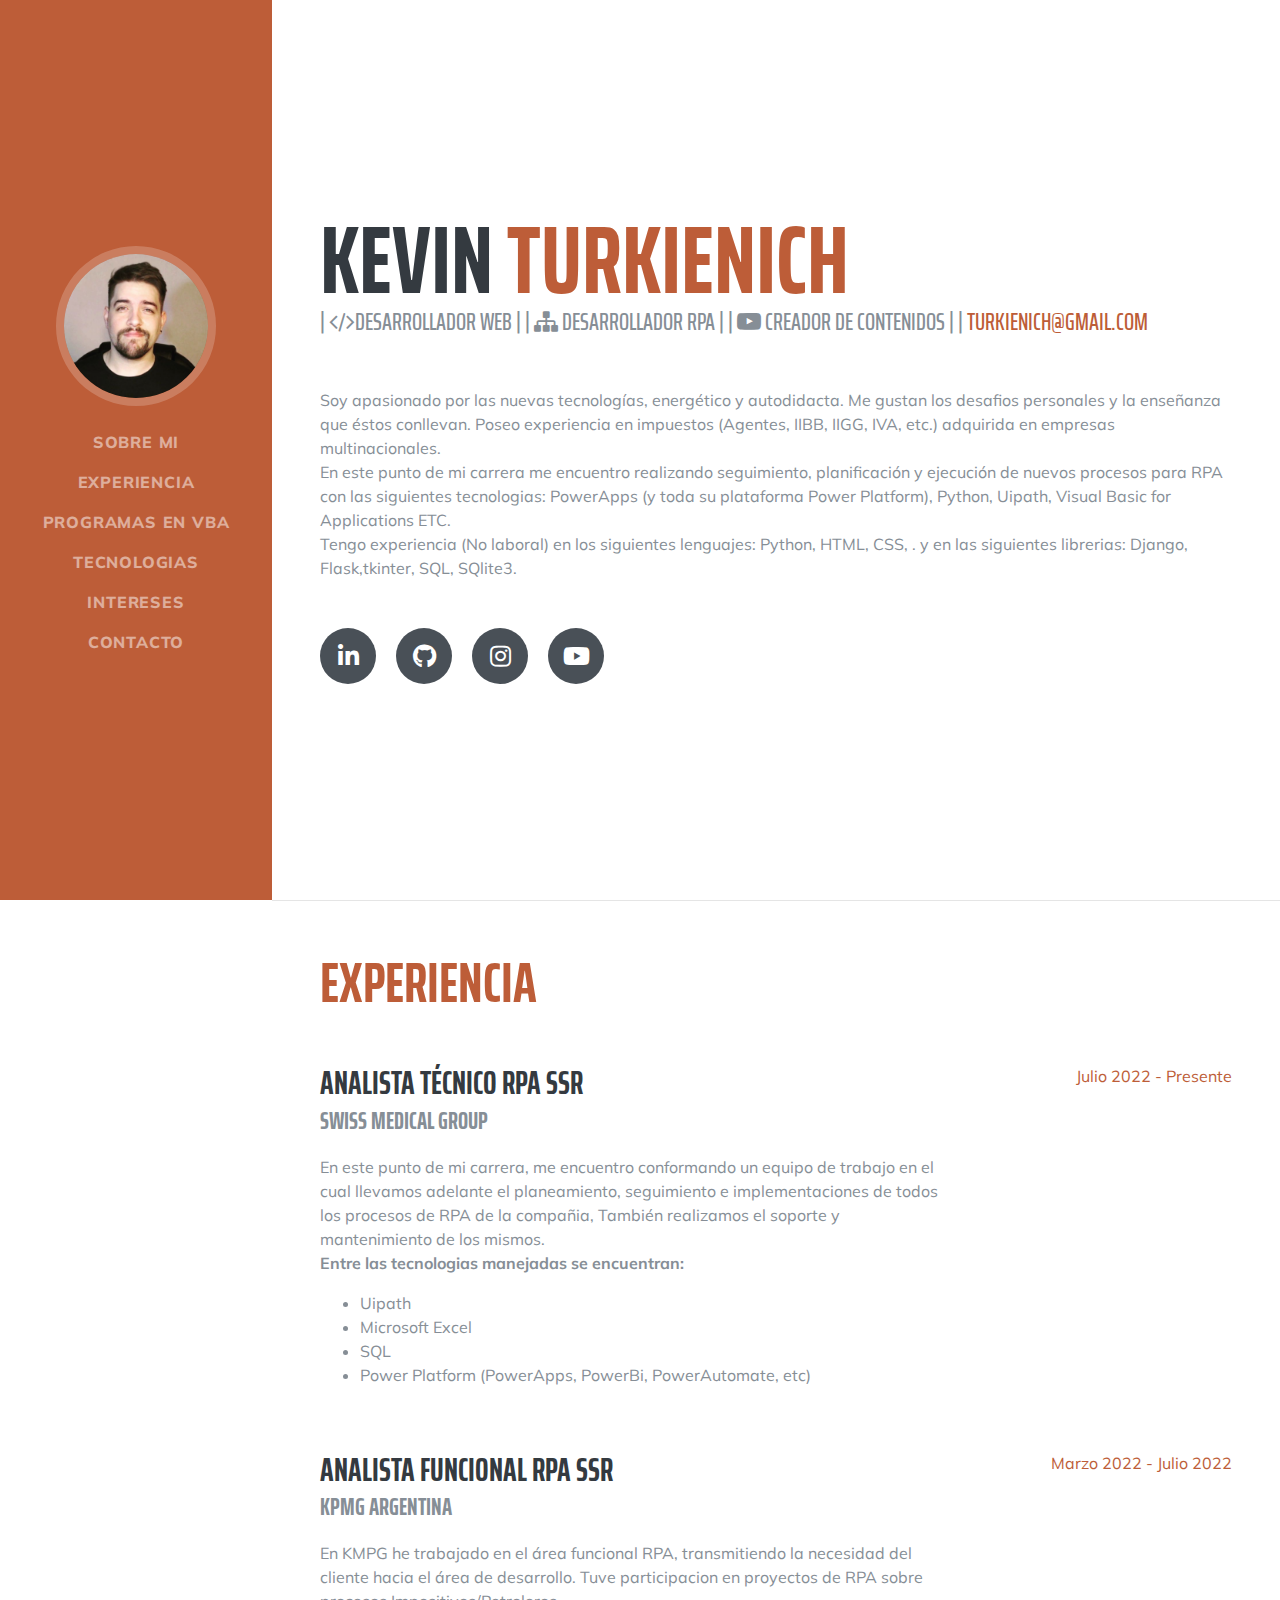
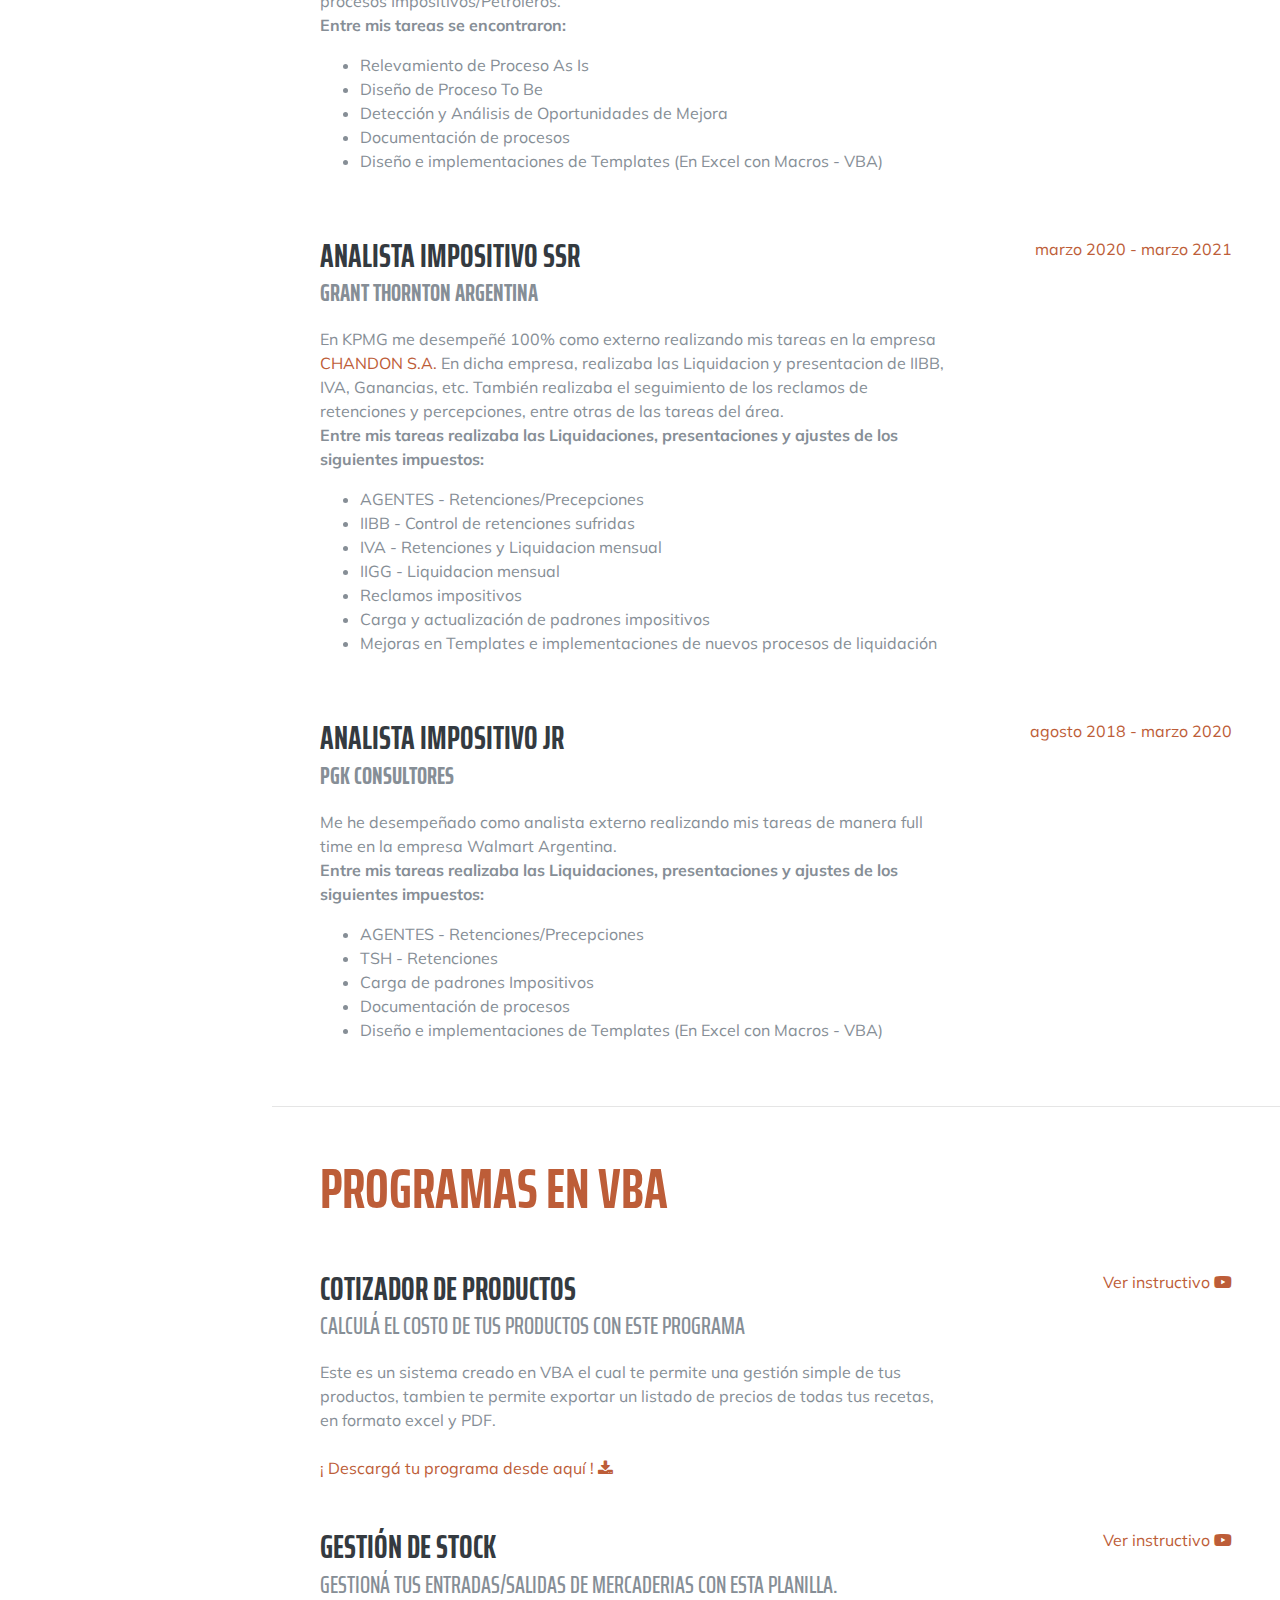
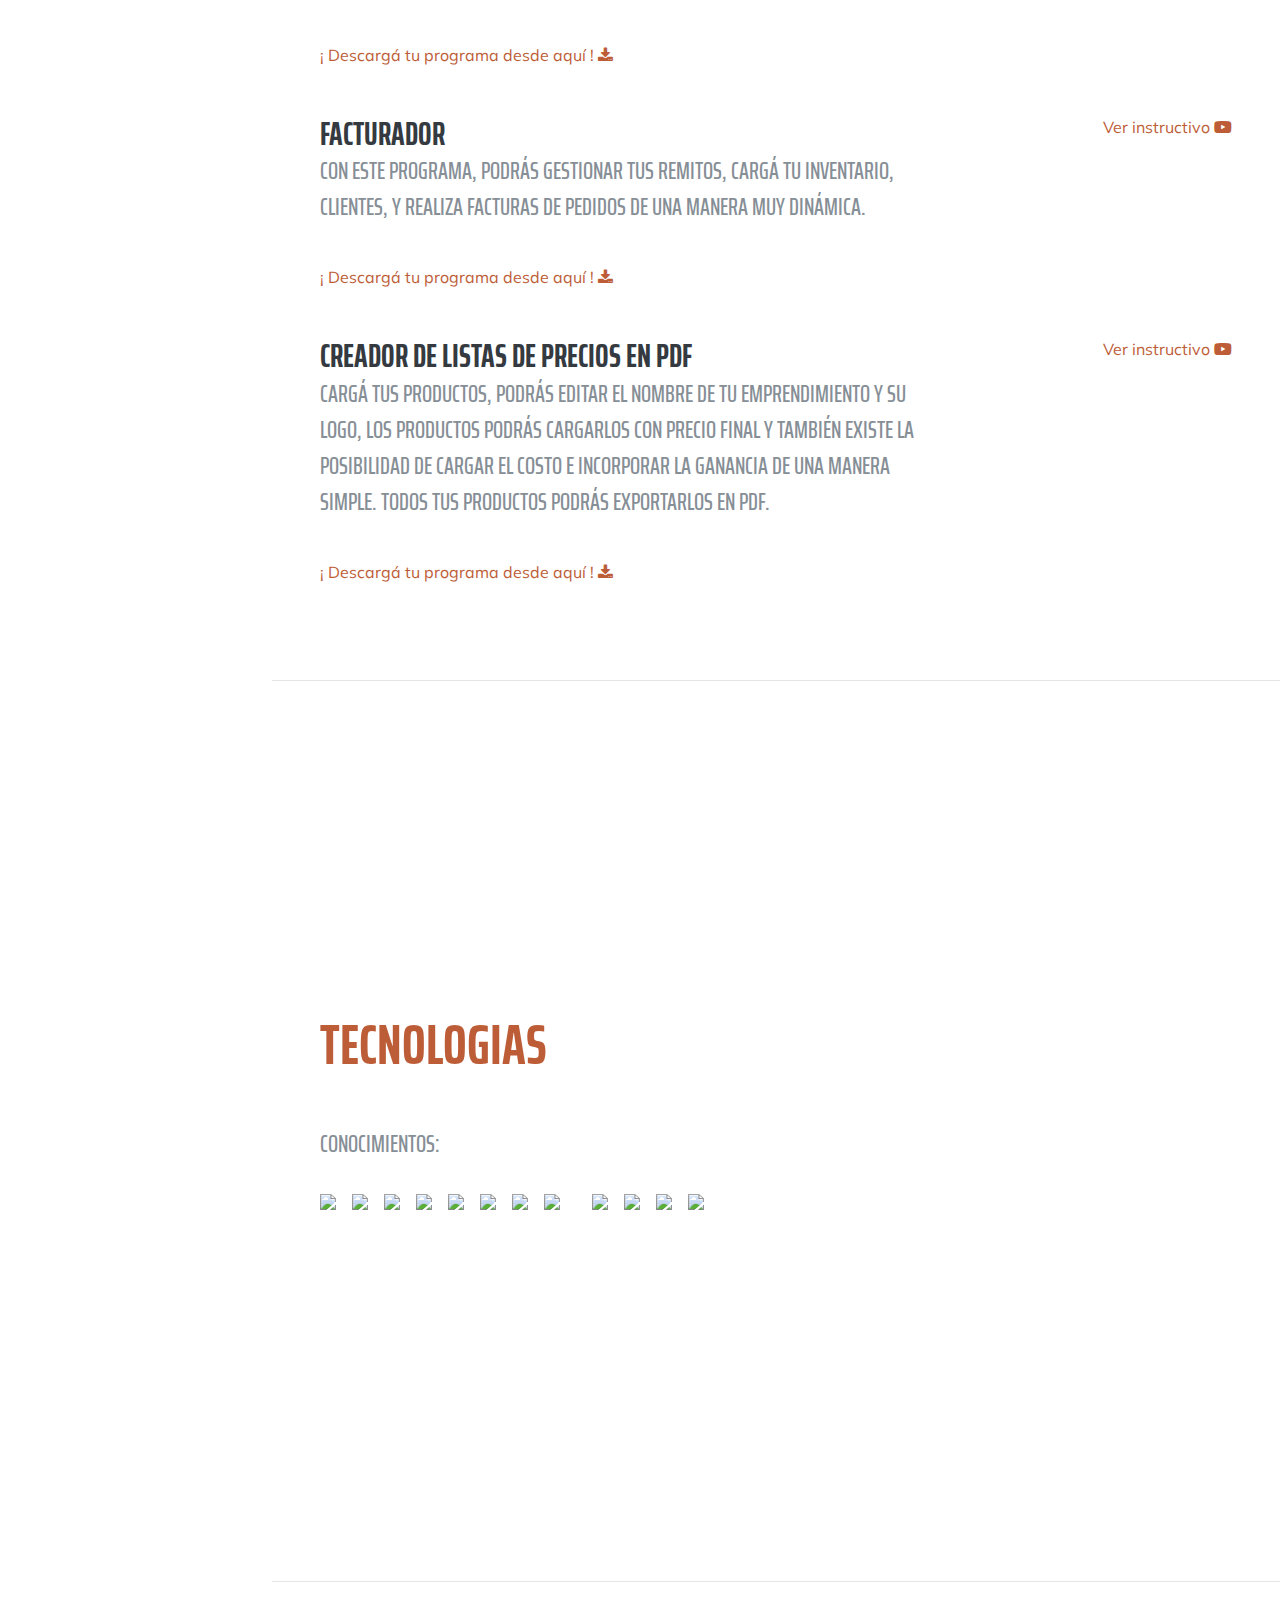
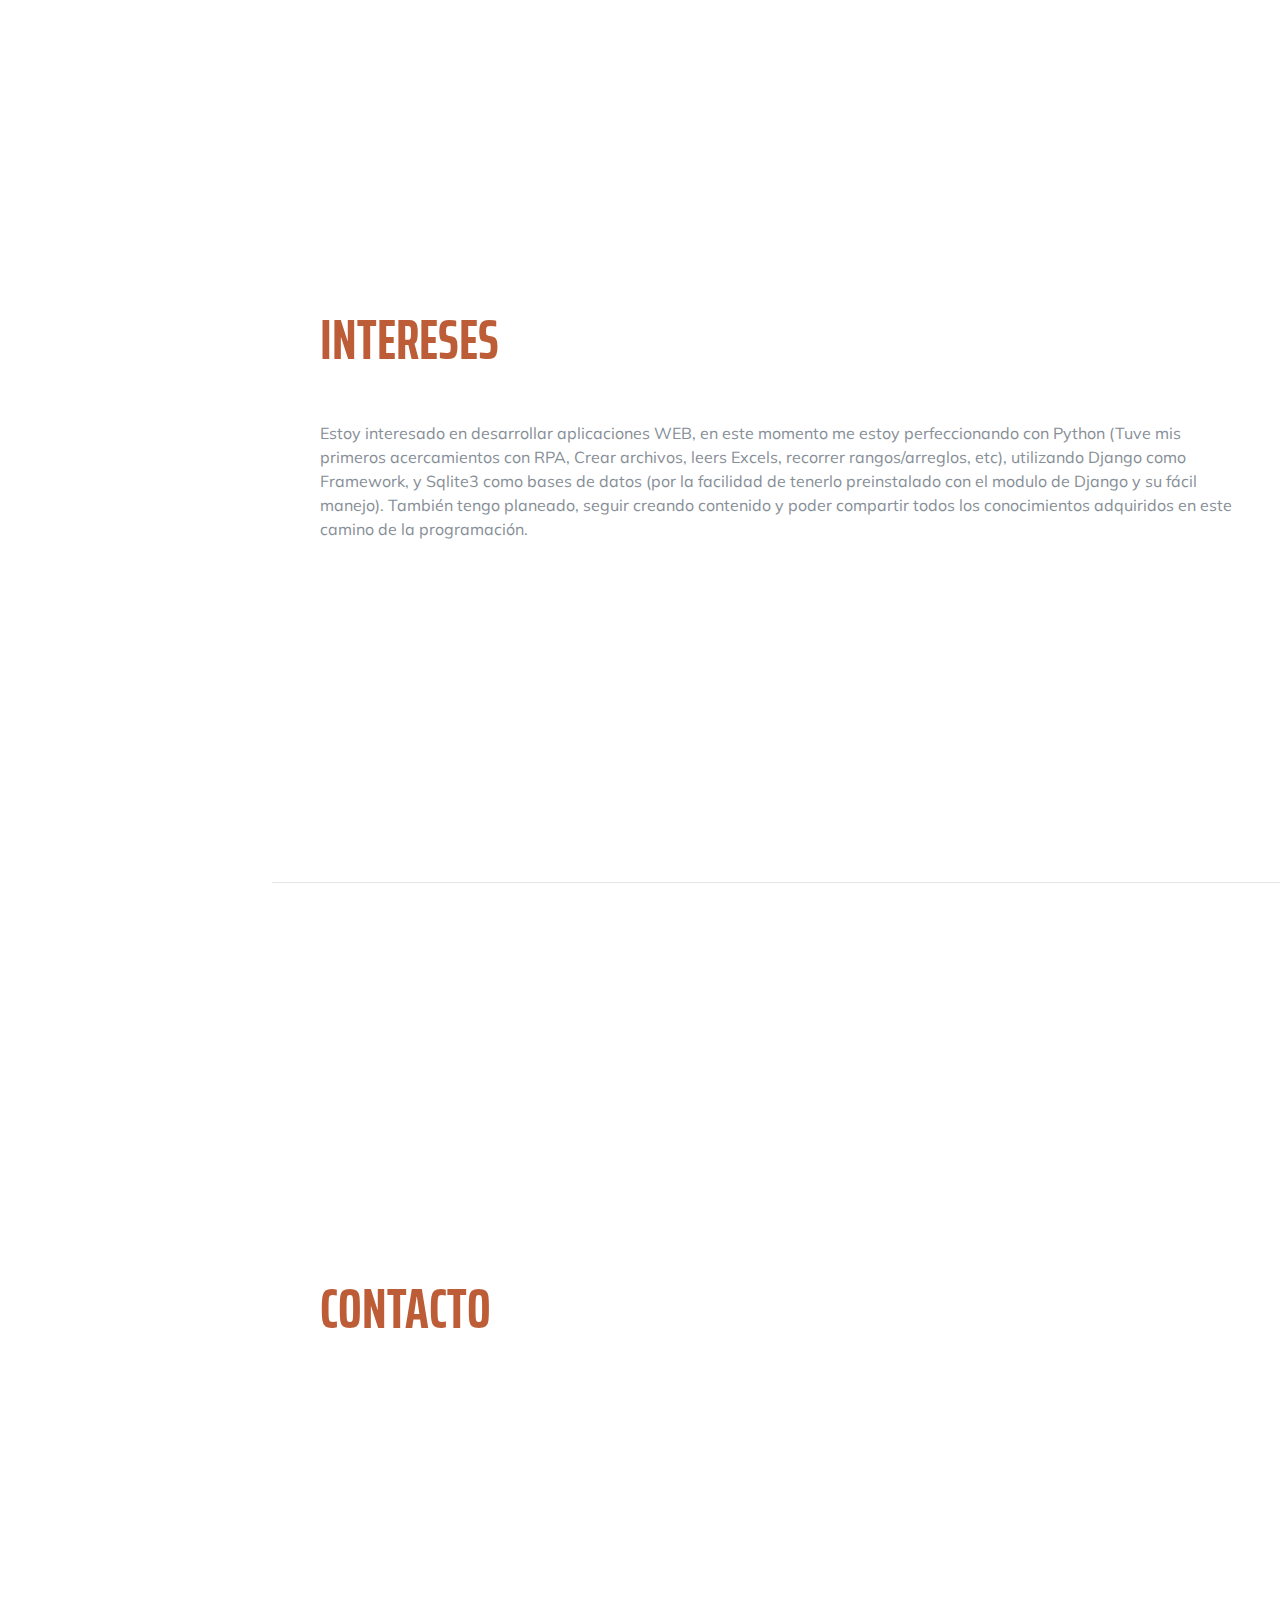
==== index.html @ 62c3f3e8 "Primera Carga" ====
<!DOCTYPE html>
<html lang="en">

<head>

  <meta charset="utf-8">
  <meta name="viewport" content="width=device-width, initial-scale=1, shrink-to-fit=no">
  <meta name="description" content="">
  <meta name="author" content="">

  <title>Resume - Start Bootstrap Theme</title>

  <!-- Bootstrap core CSS -->
  <link href="vendor/bootstrap/css/bootstrap.min.css" rel="stylesheet">

  <!-- Custom fonts for this template -->
  <link href="https://fonts.googleapis.com/css?family=Saira+Extra+Condensed:500,700" rel="stylesheet">
  <link href="https://fonts.googleapis.com/css?family=Muli:400,400i,800,800i" rel="stylesheet">
  <link href="vendor/fontawesome-free/css/all.min.css" rel="stylesheet">

  <!-- Custom styles for this template -->
  <link href="css/resume.min.css" rel="stylesheet">
  <link rel="stylesheet" href="css/custom.css">

  <!-- Logo Yt -->
  <link rel="stylesheet" href="https://cdnjs.cloudflare.com/ajax/libs/font-awesome/4.7.0/css/font-awesome.min.css">

  <!-- Bootstrap core JavaScript -->
  <script src="vendor/jquery/jquery.min.js"></script>
  <script src="vendor/bootstrap/js/bootstrap.bundle.min.js"></script>

  <!-- Plugin JavaScript -->
  <script src="vendor/jquery-easing/jquery.easing.min.js"></script>

  <!-- Custom scripts for this template -->
  <script src="js/resume.min.js"></script>

</head>

<body id="page-top">

  <nav class="navbar navbar-expand-lg navbar-dark bg-primary fixed-top" id="sideNav">
    <a class="navbar-brand js-scroll-trigger" href="#page-top">
      <span class="d-block d-lg-none">Kevin A. Turkienich</span>
      <span class="d-none d-lg-block">
        <img class="img-fluid img-profile rounded-circle mx-auto mb-2" src="img/perfil.png" alt="">
      </span>
    </a>
    <button class="navbar-toggler" type="button" data-toggle="collapse" data-target="#navbarSupportedContent"
      aria-controls="navbarSupportedContent" aria-expanded="false" aria-label="Toggle navigation">
      <span class="navbar-toggler-icon"></span>
    </button>
    <div class="collapse navbar-collapse" id="navbarSupportedContent">
      <ul class="navbar-nav">
        <li class="nav-item">
          <a class="nav-link js-scroll-trigger" href="#about">Sobre mi</a>
        </li>
        <li class="nav-item">
          <a class="nav-link js-scroll-trigger" href="#experience">Experiencia</a>
        </li>
        <li class="nav-item">
          <a class="nav-link js-scroll-trigger" href="#programs">PROGRAMAS EN VBA</a>
        </li>
        <li class="nav-item">
          <a class="nav-link js-scroll-trigger" href="#technology">tecnologias</a>
        </li>
        <li class="nav-item">
          <a class="nav-link js-scroll-trigger" href="#interests">intereses</a>
        </li>
        <li class="nav-item">
          <a class="nav-link js-scroll-trigger" href="#contact">contacto</a>
        </li>
      </ul>
    </div>

  </nav>

  <div class="container-fluid p-0">

    <section class="resume-section p-3 p-lg-5 d-flex align-items-center" id="about">
      <div class="w-100">
        <h1 class="mb-0">KEVIN
          <span class="text-primary">Turkienich</span>
        </h1>
        <div class="subheading mb-5">
          | <i class="fa fa-code"></i></i>Desarrollador Web |
          | <i class="fa fa-sitemap"></i> Desarrollador RPA |
          | <i class="fa fa-youtube-play"></i> Creador de contenidos |
          | <a href="mailto:turkienich@gmail.com">turkienich@gmail.com</a>
        </div>

        <div class="w-100">
          <p>
            Soy apasionado por las nuevas tecnologías, energético y autodidacta. Me gustan los desafios personales y la
            enseñanza que éstos conllevan.
            Poseo experiencia en impuestos (Agentes, IIBB, IIGG, IVA, etc.) adquirida en empresas multinacionales. <br>
            En este punto de mi carrera me encuentro realizando seguimiento, planificación y ejecución de nuevos
            procesos para RPA con las siguientes tecnologias:
            PowerApps (y toda su plataforma Power Platform), Python, Uipath, Visual Basic for Applications ETC. <br>
            Tengo experiencia (No laboral) en los siguientes lenguajes:
            Python, HTML, CSS, .
            y en las siguientes librerias:
            Django, Flask,tkinter, SQL, SQlite3.
          </p>

        </div>
        <p class="lead mb-5">
        <div class="social-icons">
          <a href="https://www.linkedin.com/in/kevinturkienich/" target="_blank">
            <i class="fab fa-linkedin-in"></i>
          </a>
          <a href="https://github.com/turkienich" target="_blank">
            <i class="fab fa-github"></i>
          </a>
          <a href="https://www.instagram.com/excel.entes/" target="_blank">
            <i class="fab fa-instagram"></i>
          </a>
          <a href="https://www.youtube.com/@excel-ente" target="_blank">
            <i class="fab fa-youtube"></i>
          </a>
        </div>
      </div>
    </section>

    <hr class="m-0">

    <section class="resume-section p-3 p-lg-5 d-flex justify-content-center" id="experience">
      <div class="w-100">
        <h2 class="mb-5 titulos-programas">Experiencia</h2>

        <div class="resume-item d-flex flex-column flex-md-row justify-content-between mb-5">
          <div class="resume-content">
            <h3 class="mb-0">Analista técnico RPA SSr</h3>
            <div class="subheading mb-3"><b>Swiss Medical Group</b></div>
            <p>
              En este punto de mi carrera, me encuentro conformando un equipo de trabajo en el cual llevamos adelante el
              planeamiento, seguimiento e implementaciones de todos los procesos de RPA de la compañia, También
              realizamos el soporte y mantenimiento de los mismos.
              <br> <b>Entre las tecnologias manejadas se encuentran:</b> <br>
            <ul>
              <li>Uipath</li>
              <li>Microsoft Excel</li>
              <li>SQL</li>
              <li>Power Platform (PowerApps, PowerBi, PowerAutomate, etc)</li>
            </ul>
            </p>
          </div>
          <div class="resume-date text-md-right">
            <span class="text-primary">Julio 2022 - Presente</span>
          </div>
        </div>

        <div class="resume-item d-flex flex-column flex-md-row justify-content-between mb-5">
          <div class="resume-content">
            <h3 class="mb-0">Analista funcional RPA Ssr</h3>
            <div class="subheading mb-3"><b>KPMG Argentina</b> </div>
            <p>
              En KMPG he trabajado en el área funcional RPA, transmitiendo la necesidad del cliente hacia el área de
              desarrollo.
              Tuve participacion en proyectos de RPA sobre procesos Impositivos/Petroleros.
              <br><b>Entre mis tareas se encontraron:</b> <br>
            <ul>
              <li>Relevamiento de Proceso As Is</li>
              <li>Diseño de Proceso To Be</li>
              <li>Detección y Análisis de Oportunidades de Mejora</li>
              <li>Documentación de procesos</li>
              <li>Diseño e implementaciones de Templates (En Excel con Macros - VBA)</li>
            </ul>
            </p>
          </div>
          <div class="resume-date text-md-right">
            <span class="text-primary">Marzo 2022 - Julio 2022</span>
          </div>
        </div>

        <div class="resume-item d-flex flex-column flex-md-row justify-content-between mb-5">
          <div class="resume-content">
            <h3 class="mb-0">Analista impositivo SSr</h3>
            <div class="subheading mb-3"><b> Grant Thornton Argentina</b> </div>
            <p>
              En KPMG me desempeñé 100% como externo realizando mis tareas en la empresa <a
                href="https://www.chandon.com.ar/" target="_blank">CHANDON S.A.</a>
              En dicha empresa, realizaba las Liquidacion y presentacion de IIBB, IVA, Ganancias, etc.
              También realizaba el seguimiento de los reclamos de retenciones y percepciones, entre otras de las tareas
              del área.
              <br> <b> Entre mis tareas realizaba las Liquidaciones, presentaciones y ajustes de los siguientes
                impuestos: </b><br>
            <ul>
              <li>AGENTES - Retenciones/Precepciones </li>
              <li>IIBB - Control de retenciones sufridas</li>
              <li>IVA - Retenciones y Liquidacion mensual</li>
              <li>IIGG - Liquidacion mensual</li>
              <li>Reclamos impositivos</li>
              <li>Carga y actualización de padrones impositivos</li>
              <li>Mejoras en Templates e implementaciones de nuevos procesos de liquidación</li>
            </ul>
            </p>
          </div>
          <div class="resume-date text-md-right">
            <span class="text-primary">marzo 2020 - marzo 2021</span>
          </div>
        </div>

        <div class="resume-item d-flex flex-column flex-md-row justify-content-between">
          <div class="resume-content">
            <h3 class="mb-0">Analista impositivo Jr</h3>
            <div class="subheading mb-3"><b> PGK Consultores</b></div>
            <p>
              Me he desempeñado como analista externo realizando mis tareas de manera full time en la empresa <a
                href="https://www.walmart.com/" target="_blank"></a> Walmart
              Argentina.
              <br> <b> Entre mis tareas realizaba las Liquidaciones, presentaciones y ajustes de los siguientes
                impuestos: </b><br>
            <ul>
              <li>AGENTES - Retenciones/Precepciones </li>
              <li>TSH - Retenciones</li>
              <li>Carga de padrones Impositivos</li>
              <li>Documentación de procesos</li>
              <li>Diseño e implementaciones de Templates (En Excel con Macros - VBA)</li>
            </ul>
            </p>
          </div>
          <div class="resume-date text-md-right">
            <span class="text-primary">agosto 2018 - marzo 2020</span>
          </div>
        </div>

      </div>

    </section>

    <hr class="m-0">

    <section class="resume-section p-3 p-lg-5 d-flex align-items-center" id="programs">

      <div class="w-100">

        <h2 class="mb-5 titulos-programas">Programas en VBA</h2>

        <!--   # PROGRAMA COTIZADOR DE PRODUCTOS   -->
        <div class="resume-item d-flex flex-column flex-md-row justify-content-between mb-5">
          <div class="resume-content">
            <h3 class="mb-0">Cotizador de productos</h3>
            <div class="subheading mb-3">Calculá el costo de tus productos con este programa</div>
            <div>Este es un sistema creado en VBA el cual te permite una gestión simple de tus productos, tambien te
              permite exportar un listado de precios de todas tus recetas, en formato excel y PDF.</div>
            <br>
            <a href="https://drive.google.com/file/d/1aCD6Vimk0Xt_RSmvm6kKAawro_hWhwlQ/view?usp=sharing"
              target="_blank">¡ Descargá tu programa desde aquí ! <i class="fa fa-download"></i></a>
          </div>
          <div class=" resume-date text-md-right">
            <a href="https://youtu.be/edygDMAk3mo" target="_blank">Ver instructivo <i class="fab fa-youtube"></i></a>
            <!--    <span class="text-primary">August 2006 - May 2010</span>    -->
          </div>

        </div>
        <!--   # PROGRAMA Gestión de stock   -->
        <div class="resume-item d-flex flex-column flex-md-row justify-content-between mb-5">
          <div class="resume-content">
            <h3 class="mb-0">Gestión de stock</h3>
            <div class="subheading mb-3">Gestioná tus entradas/salidas de mercaderias con esta planilla.</div>
            <br>
            <a href="https://drive.google.com/file/d/1OI_g4jUwJY23LHnppj9T24RQu5U-Z6Qa/view?usp=sharing"
              target="_blank">¡ Descargá tu programa desde aquí ! <i class="fa fa-download"></i></a>
          </div>
          <div class=" resume-date text-md-right">
            <a href="https://youtu.be/otvH5g17Smg" target="_blank">Ver instructivo <i class="fab fa-youtube"></i></a>
            <!--    <span class="text-primary">August 2006 - May 2010</span>    -->
          </div>

        </div>
        <!--   # PROGRAMA COTIZADOR   -->
        <div class="resume-item d-flex flex-column flex-md-row justify-content-between mb-5">
          <div class="resume-content">
            <h3 class="mb-0">Facturador</h3>
            <div class="subheading mb-3">Con este programa, podrás gestionar tus remitos, cargá tu inventario, clientes,
              y realiza facturas de pedidos de una manera muy dinámica.
            </div>
            <br>
            <a href="https://drive.google.com/file/d/1aCD6Vimk0Xt_RSmvm6kKAawro_hWhwlQ/view?usp=sharing"
              target="_blank">¡ Descargá tu programa desde aquí ! <i class="fa fa-download"></i></a>
          </div>
          <div class=" resume-date text-md-right">
            <a href="https://youtu.be/edygDMAk3mo" target="_blank">Ver instructivo <i class="fab fa-youtube"></i></a>
            <!--    <span class="text-primary">August 2006 - May 2010</span>    -->
          </div>
        </div>
        <!--   # PROGRAMA lista de precios en PDF   -->
        <div class="resume-item d-flex flex-column flex-md-row justify-content-between mb-5">
          <div class="resume-content">
            <h3 class="mb-0">Creador de listas de precios en PDF</h3>
            <div class="subheading mb-3">Cargá tus productos, podrás editar el nombre de tu emprendimiento y su logo,
              los productos podrás cargarlos con precio final y también existe la posibilidad de cargar el costo e
              incorporar la ganancia de una manera simple.
              Todos tus productos podrás exportarlos en PDF.
            </div>
            <br>
            <a href="https://drive.google.com/file/d/1v6AWdVS6h2VFY39slwyIVLU6Y3QlQ_j7/view?usp=sharing"
              target="_blank">¡ Descargá tu programa desde aquí ! <i class="fa fa-download"></i></a>
          </div>
          <div class=" resume-date text-md-right">

            <a href="https://youtu.be/e_v2G1f4N7s" target="_blank">Ver instructivo <i class="fab fa-youtube"></i></a>
            <!-- <span class="text-primary">August 2006 - May 2010</span>    -->

          </div>

        </div>

      </div>
    </section>

    <hr class="m-0">

    <section class="resume-section p-3 p-lg-5 d-flex align-items-center" id="technology">
      <div class="w-100">
        <h2 class="mb-5 titulos-programas">Tecnologias</h2>

        <div class="subheading mb-3 ">Conocimientos:
          <ul class="list-inline dev-icons">
            <li class="list-inline-item ">
              <!--<i class="fab fa-html5"></i>-->
              <img src="https://img.icons8.com/color/48/228BE6/html-5--v1.png" />
            </li>
            <li class="list-inline-item">
              <!--<i class="fab fa-css3-alt"></i>-->
              <img src="https://img.icons8.com/color/48/000000/css3.png" />
            </li>
            <li class="list-inline-item">
              <img src="https://img.icons8.com/color/48/000000/javascript--v1.png" />
            </li>

            <li class="list-inline-item">
              <!--<i class="fab fa-django"></i>-->
              <img src="https://img.icons8.com/color/50/000000/python--v1.png" />
            </li>
            <li class="list-inline-item">
              <img src="https://img.icons8.com/color/48/000000/django.png" />
            </li>
            <li class="list-inline-item">
              <!--<i class="fab fa-github"></i>-->
              <img src="https://img.icons8.com/fluency/48/000000/mysql-logo.png" />
            </li>
            <li class="list-inline-item">
              <!--<i class="fab fa-github"></i>-->
              <img src="https://img.icons8.com/plasticine/55/000000/github.png" />
            </li>
            <li class="list-inline-item">
              <i>
                <img
                  src="https://global.discourse-cdn.com/uipath/original/3X/1/0/10bc70a2391659f17b8db310308dfdcdd4fe71d2.png"
                  height="30px" />
              </i>
            </li>
            <li class="list-inline-item">
              <i>
                <img src="https://upload.wikimedia.org/wikipedia/en/4/42/Visual_Basic_for_Applications_(logo).svg"
                  height="30" alt="">
              </i>
            </li>
            <li class="list-inline-item">
              <i>
                <img src="https://img.icons8.com/fluency/48/000000/microsoft-power-automate-2020.png" />
              </i>
            </li>
            <li class="list-inline-item">
              <i>
                <img src="https://img.icons8.com/fluency/48/000000/microsoft-power-apps-2020.png" />
              </i>
            </li>

            <li class="list-inline-item">
              <i>
                <img src="https://img.icons8.com/color/48/000000/microsoft-excel-2019--v1.png" />
              </i>
            </li>
            <li class="list-inline-item">
              <i>
                <img src="https://img.icons8.com/fluency/55/000000/visual-studio.png" />
              </i>
            </li>

        </div>
    </section>

    <hr class="m-0">

    <section class="resume-section p-3 p-lg-5 d-flex align-items-center" id="interests">
      <div class="w-100">
        <h2 class="mb-5 titulos-programas">Intereses</h2>
        <p>
          Estoy interesado en desarrollar aplicaciones WEB, en este momento me estoy perfeccionando con Python (Tuve mis
          primeros acercamientos con RPA, Crear archivos, leers Excels, recorrer rangos/arreglos, etc), utilizando
          Django como Framework, y Sqlite3 como bases de datos (por la facilidad de tenerlo preinstalado
          con el modulo de Django y su fácil manejo).
          También tengo planeado, seguir creando contenido y poder compartir todos los conocimientos adquiridos en este
          camino de la programación.


        </p>

      </div>
    </section>

    <hr class="m-0">

    <section class="resume-section p-3 p-lg-5 d-flex align-items-center" id="contact">
      <div class="w-100">
        <h2 class="mb-5 titulos-programas"> Contacto</h2>
        <ul class="fa-ul mb-0">

      </div>
    </section>

  </div>



</body>

</html>
---- css/resume.min.css ----
/*!
 * Start Bootstrap - Resume v5.0.7 (https://startbootstrap.com/template-overviews/resume)
 * Copyright 2013-2019 Start Bootstrap
 * Licensed under MIT (https://github.com/BlackrockDigital/startbootstrap-resume/blob/master/LICENSE)
 */
body {
    font-family: Muli, -apple-system, BlinkMacSystemFont, 'Segoe UI', Roboto, 'Helvetica Neue', Arial, sans-serif, 'Apple Color Emoji', 'Segoe UI Emoji', 'Segoe UI Symbol', 'Noto Color Emoji';
    padding-top: 54px;
    color: #868e96
}

@media (min-width:992px) {
    body {
        padding-top: 0;
        padding-left: 17rem
    }
}

h1,
h2,
h3,
h4,
h5,
h6 {
    font-family: 'Saira Extra Condensed', -apple-system, BlinkMacSystemFont, 'Segoe UI', Roboto, 'Helvetica Neue', Arial, sans-serif, 'Apple Color Emoji', 'Segoe UI Emoji', 'Segoe UI Symbol', 'Noto Color Emoji';
    font-weight: 700;
    text-transform: uppercase;
    color: #343a40
}

h1 {
    font-size: 6rem;
    line-height: 5.5rem
}

h2 {
    font-size: 3.5rem
}

h3 {
    font-size: 2rem
}

p.lead {
    font-size: 1.15rem;
    font-weight: 400
}

.subheading {
    text-transform: uppercase;
    font-weight: 500;
    font-family: 'Saira Extra Condensed', -apple-system, BlinkMacSystemFont, 'Segoe UI', Roboto, 'Helvetica Neue', Arial, sans-serif, 'Apple Color Emoji', 'Segoe UI Emoji', 'Segoe UI Symbol', 'Noto Color Emoji';
    font-size: 1.5rem
}

.social-icons a {
    display: inline-block;
    height: 3.5rem;
    width: 3.5rem;
    background-color: #495057;
    color: #fff !important;
    border-radius: 100%;
    text-align: center;
    font-size: 1.5rem;
    line-height: 3.5rem;
    margin-right: 1rem
}

.social-icons a:last-child {
    margin-right: 0
}

.social-icons a:hover {
    background-color: #bd5d38
}

.dev-icons {
    font-size: 3rem
}

.dev-icons .list-inline-item i:hover {
    color: #bd5d38
}

#sideNav .navbar-nav .nav-item .nav-link {
    font-weight: 800;
    letter-spacing: .05rem;
    text-transform: uppercase
}

#sideNav .navbar-toggler:focus {
    outline-color: #d48a6e
}

@media (min-width:992px) {
    #sideNav {
        text-align: center;
        position: fixed;
        top: 0;
        left: 0;
        display: -webkit-box;
        display: -ms-flexbox;
        display: flex;
        -webkit-box-orient: vertical;
        -webkit-box-direction: normal;
        -ms-flex-direction: column;
        flex-direction: column;
        width: 17rem;
        height: 100vh
    }

    #sideNav .navbar-brand {
        display: -webkit-box;
        display: -ms-flexbox;
        display: flex;
        margin: auto auto 0;
        padding: .5rem
    }

    #sideNav .navbar-brand .img-profile {
        max-width: 10rem;
        max-height: 10rem;
        border: .5rem solid rgba(255, 255, 255, .2)
    }

    #sideNav .navbar-collapse {
        display: -webkit-box;
        display: -ms-flexbox;
        display: flex;
        -webkit-box-align: start;
        -ms-flex-align: start;
        align-items: flex-start;
        -webkit-box-flex: 0;
        -ms-flex-positive: 0;
        flex-grow: 0;
        width: 100%;
        margin-bottom: auto
    }

    #sideNav .navbar-collapse .navbar-nav {
        -webkit-box-orient: vertical;
        -webkit-box-direction: normal;
        -ms-flex-direction: column;
        flex-direction: column;
        width: 100%
    }

    #sideNav .navbar-collapse .navbar-nav .nav-item {
        display: block
    }

    #sideNav .navbar-collapse .navbar-nav .nav-item .nav-link {
        display: block
    }
}

section.resume-section {
    padding-top: 5rem !important;
    padding-bottom: 5rem !important;
    max-width: 75rem
}

section.resume-section .resume-item .resume-date {
    min-width: none
}

@media (min-width:768px) {
    section.resume-section {
        min-height: 100vh
    }

    section.resume-section .resume-item .resume-date {
        min-width: 18rem
    }
}

@media (min-width:992px) {
    section.resume-section {
        padding-top: 3rem !important;
        padding-bottom: 3rem !important
    }
}

.bg-primary {
    background-color: #bd5d38 !important
}

.text-primary {
    color: #bd5d38 !important
}

a {
    color: #bd5d38
}

a:active,
a:focus,
a:hover {
    color: #824027
}
---- css/custom.css ----
.titulos-programas {
    color: #BD5D38;
}

.lenguajes {
    height: 30px;
}

.logos {
    height: 150px;
    width: 150px;
}
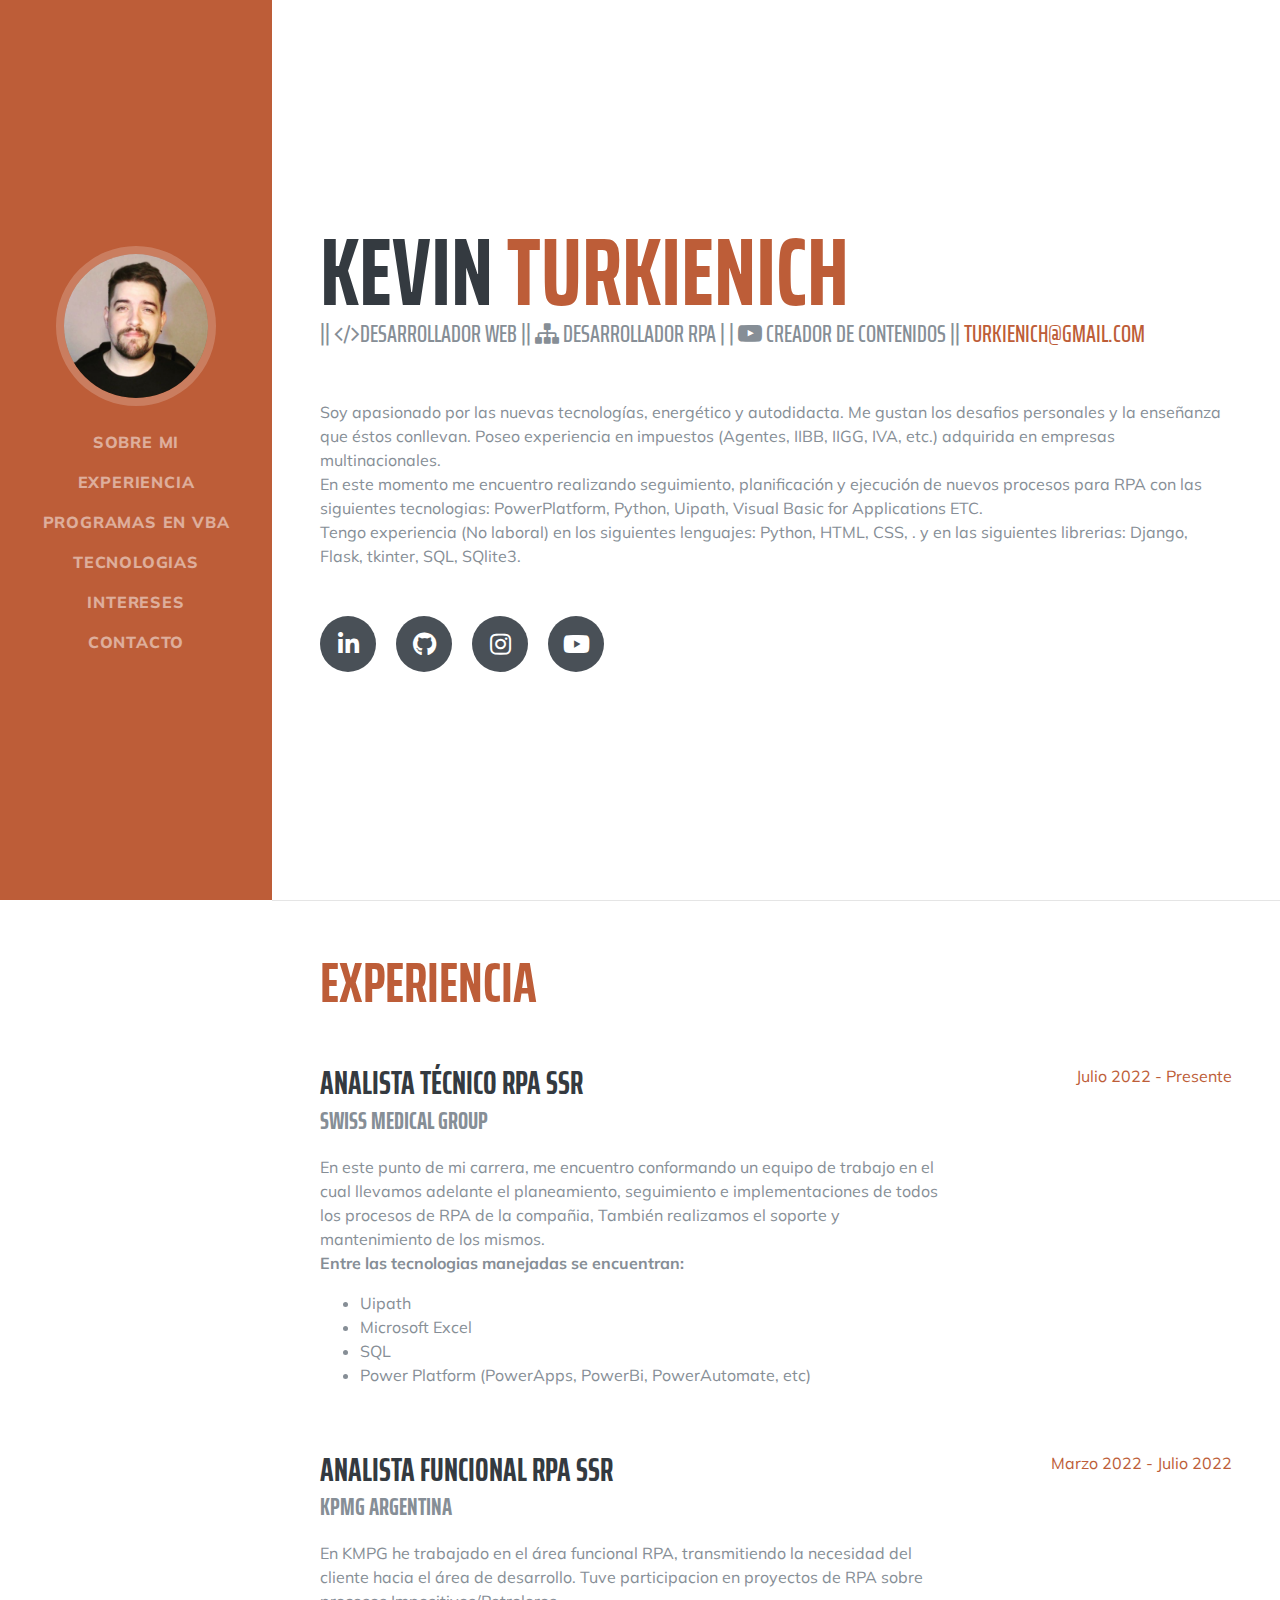
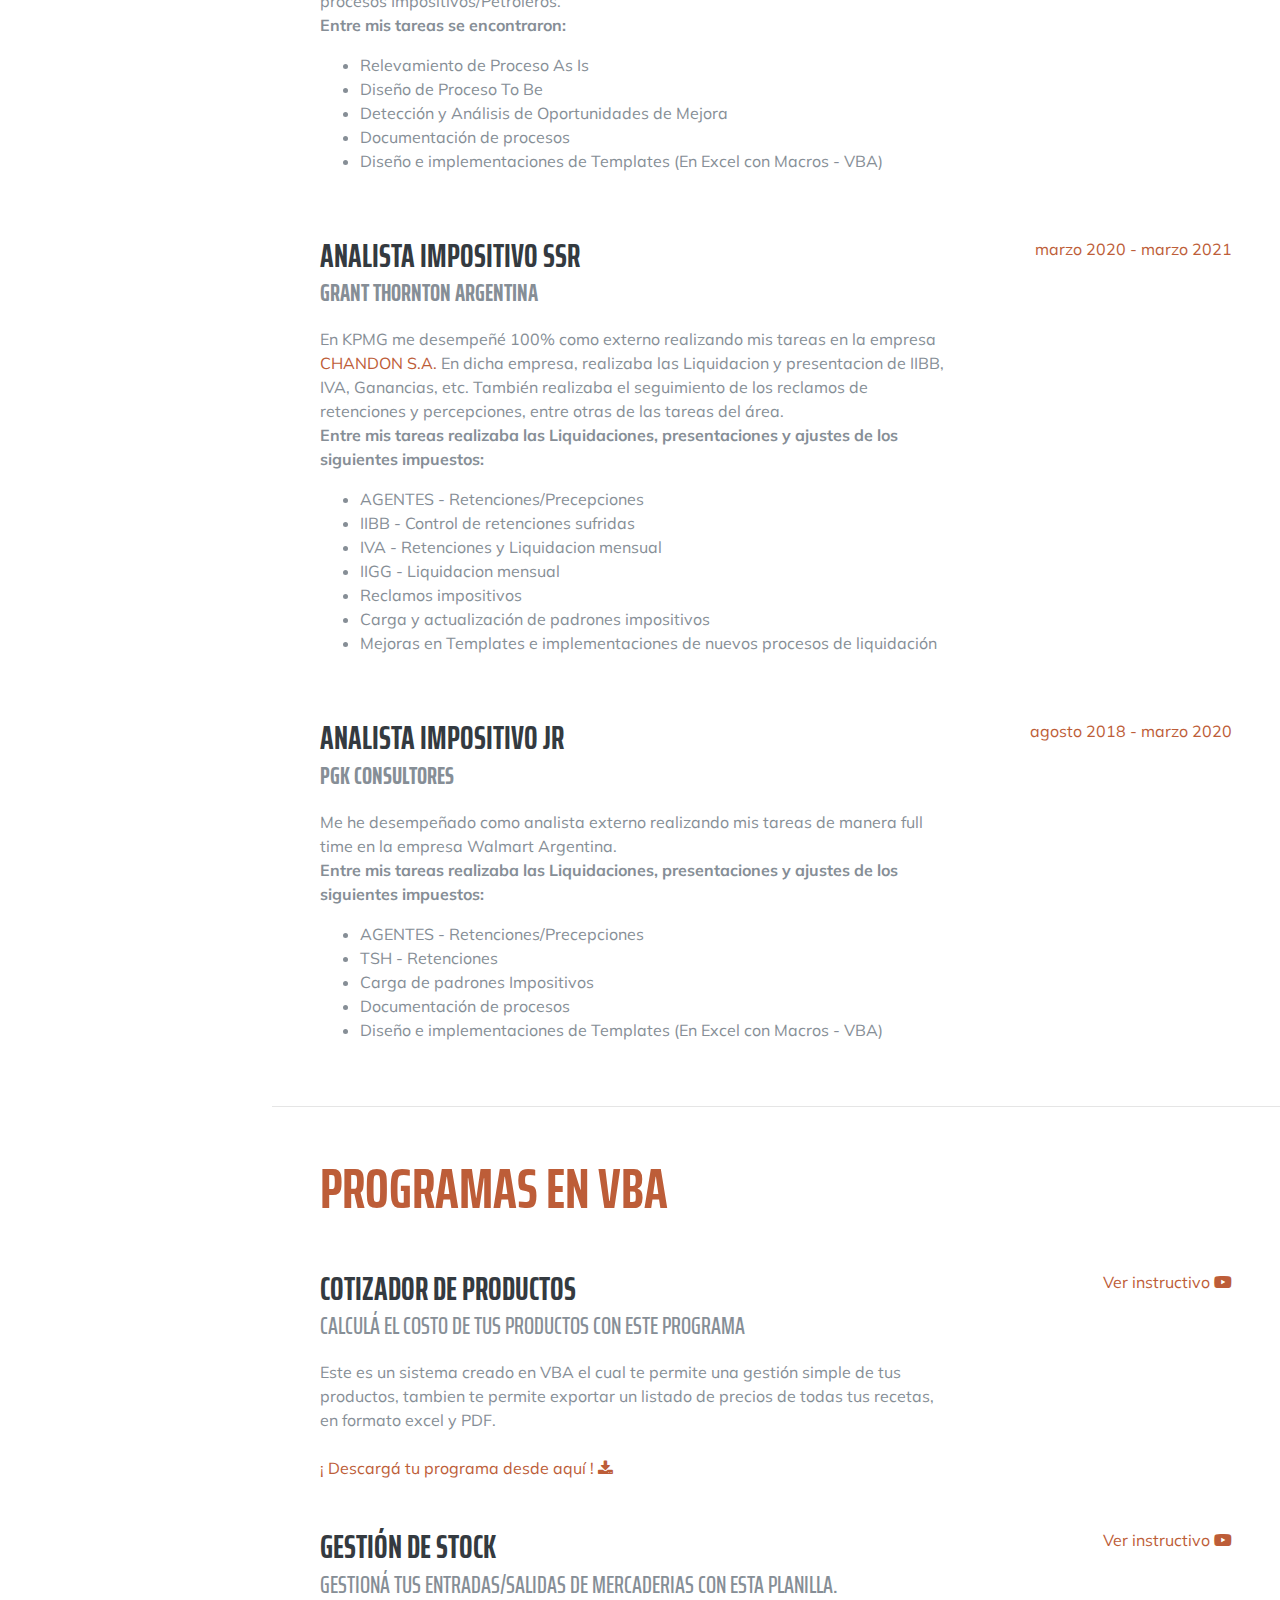
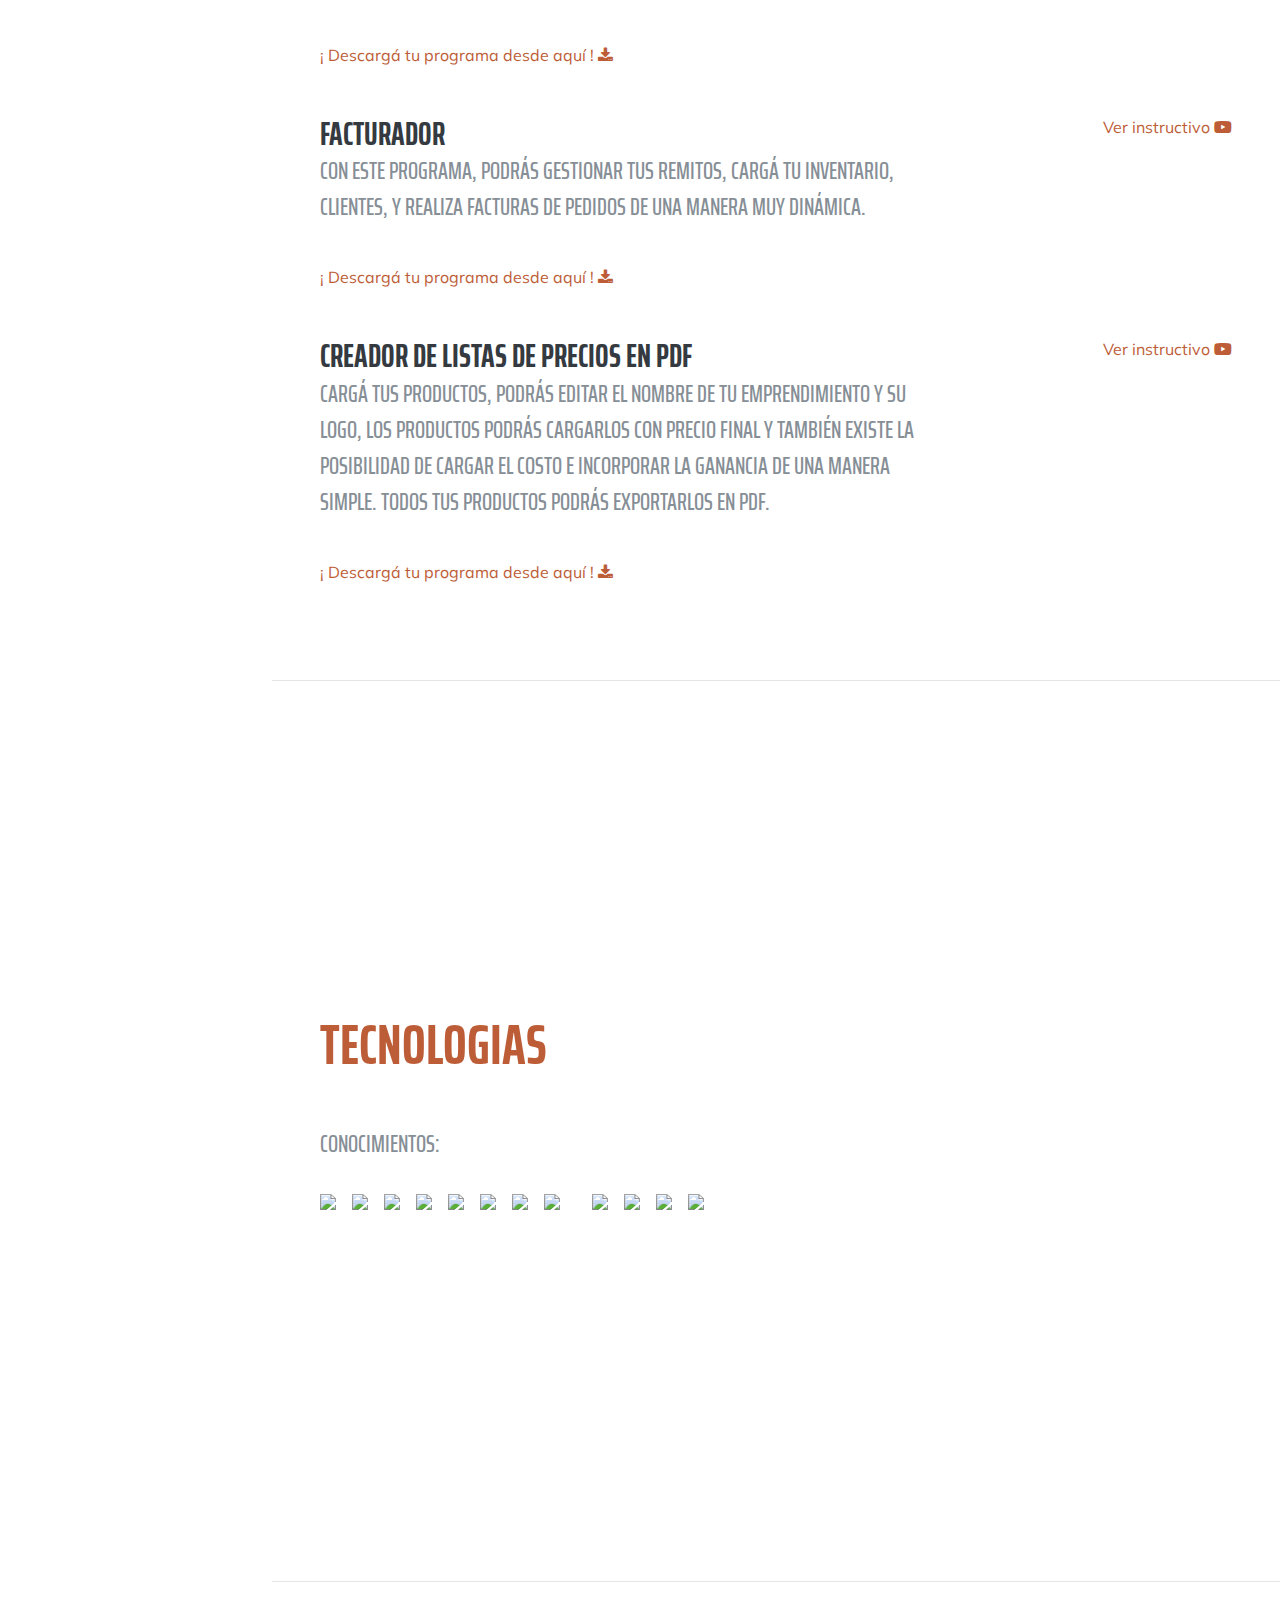
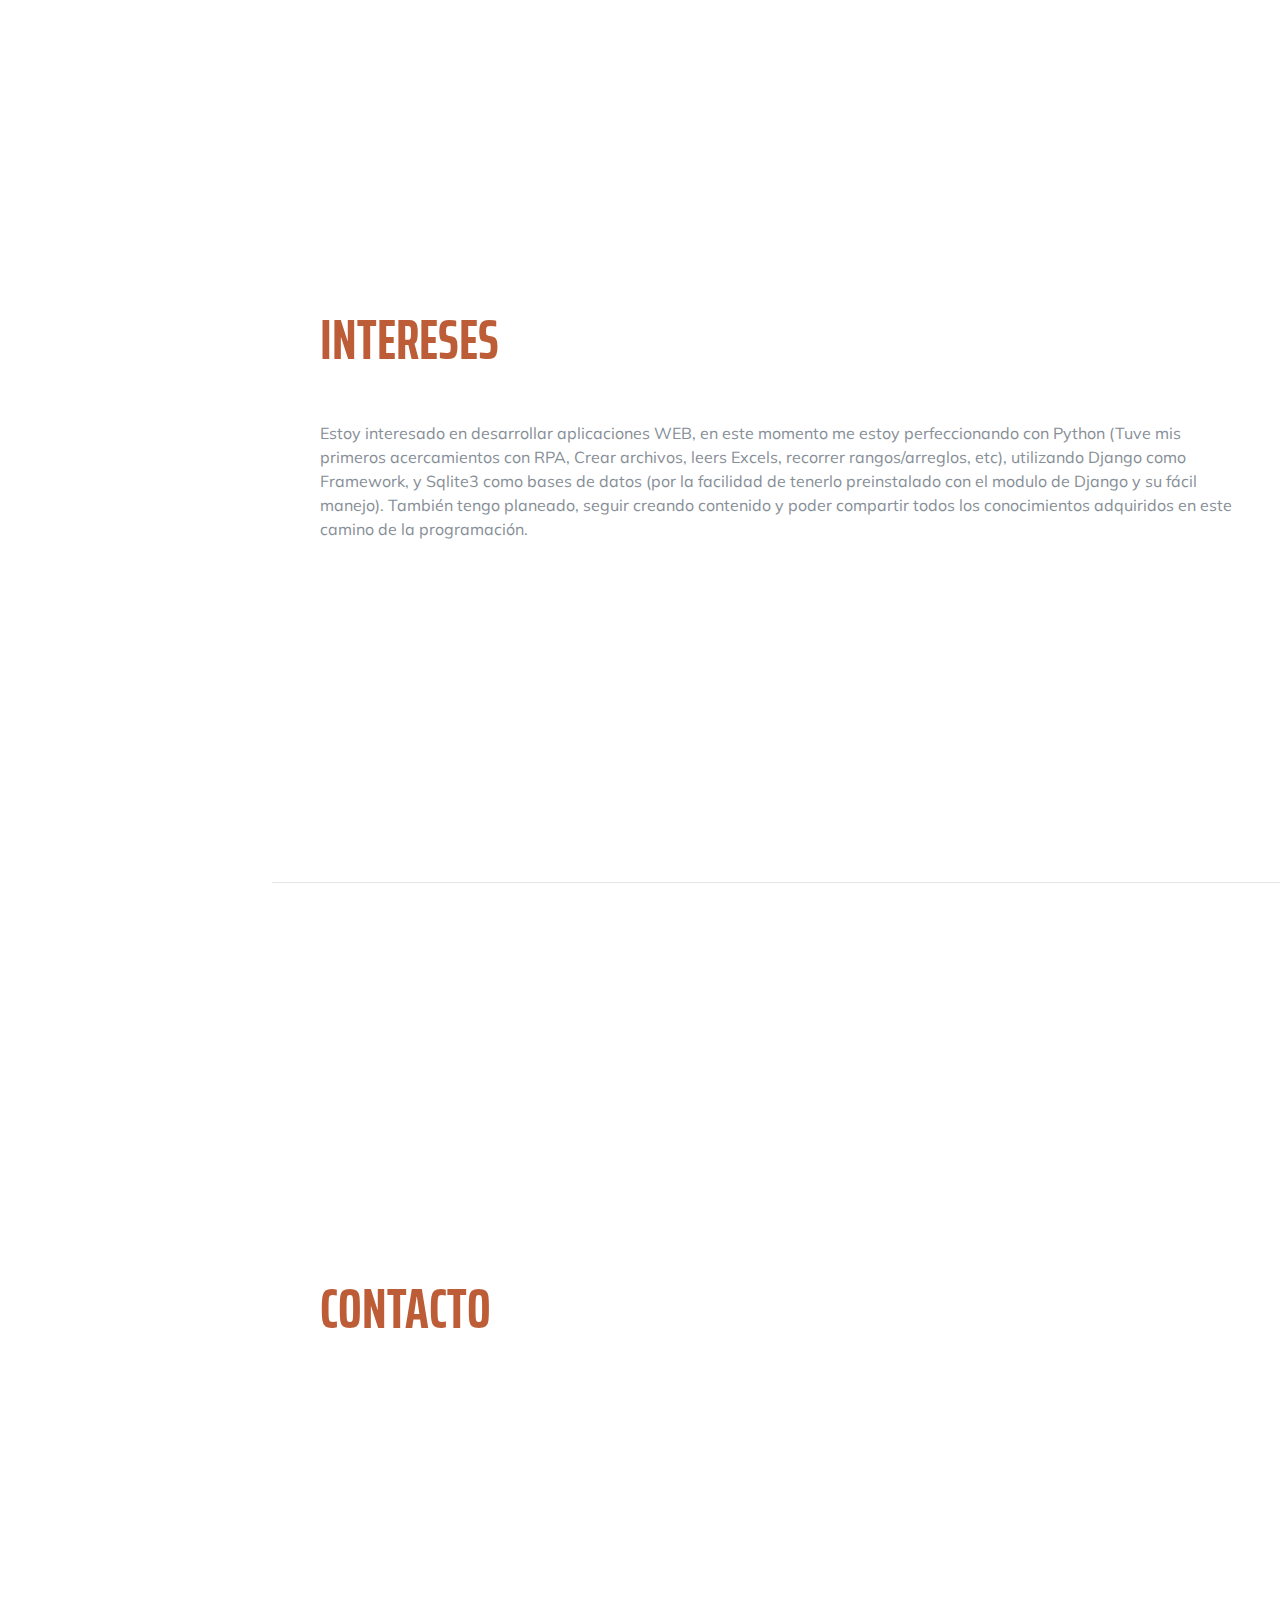
==== commit 0b95781b: "nueva carga2" ====
--- a/index.html
+++ b/index.html
@@ -8,7 +8,7 @@
   <meta name="description" content="">
   <meta name="author" content="">
 
-  <title>Resume - Start Bootstrap Theme</title>
+  <title>Kevin Turkienich</title>
 
   <!-- Bootstrap core CSS -->
   <link href="vendor/bootstrap/css/bootstrap.min.css" rel="stylesheet">
@@ -83,10 +83,10 @@
           <span class="text-primary">Turkienich</span>
         </h1>
         <div class="subheading mb-5">
-          | <i class="fa fa-code"></i></i>Desarrollador Web |
-          | <i class="fa fa-sitemap"></i> Desarrollador RPA |
-          | <i class="fa fa-youtube-play"></i> Creador de contenidos |
-          | <a href="mailto:turkienich@gmail.com">turkienich@gmail.com</a>
+          || <i class="fa fa-code"></i></i>Desarrollador Web ||
+          <i class="fa fa-sitemap"></i> Desarrollador RPA |
+          | <i class="fa fa-youtube-play"></i> Creador de contenidos ||
+          <a href="mailto:turkienich@gmail.com">turkienich@gmail.com</a>
         </div>
 
         <div class="w-100">
@@ -94,13 +94,13 @@
             Soy apasionado por las nuevas tecnologías, energético y autodidacta. Me gustan los desafios personales y la
             enseñanza que éstos conllevan.
             Poseo experiencia en impuestos (Agentes, IIBB, IIGG, IVA, etc.) adquirida en empresas multinacionales. <br>
-            En este punto de mi carrera me encuentro realizando seguimiento, planificación y ejecución de nuevos
+            En este momento me encuentro realizando seguimiento, planificación y ejecución de nuevos
             procesos para RPA con las siguientes tecnologias:
-            PowerApps (y toda su plataforma Power Platform), Python, Uipath, Visual Basic for Applications ETC. <br>
+            PowerPlatform, Python, Uipath, Visual Basic for Applications ETC. <br>
             Tengo experiencia (No laboral) en los siguientes lenguajes:
             Python, HTML, CSS, .
             y en las siguientes librerias:
-            Django, Flask,tkinter, SQL, SQlite3.
+            Django, Flask, tkinter, SQL, SQlite3.
           </p>
 
         </div>
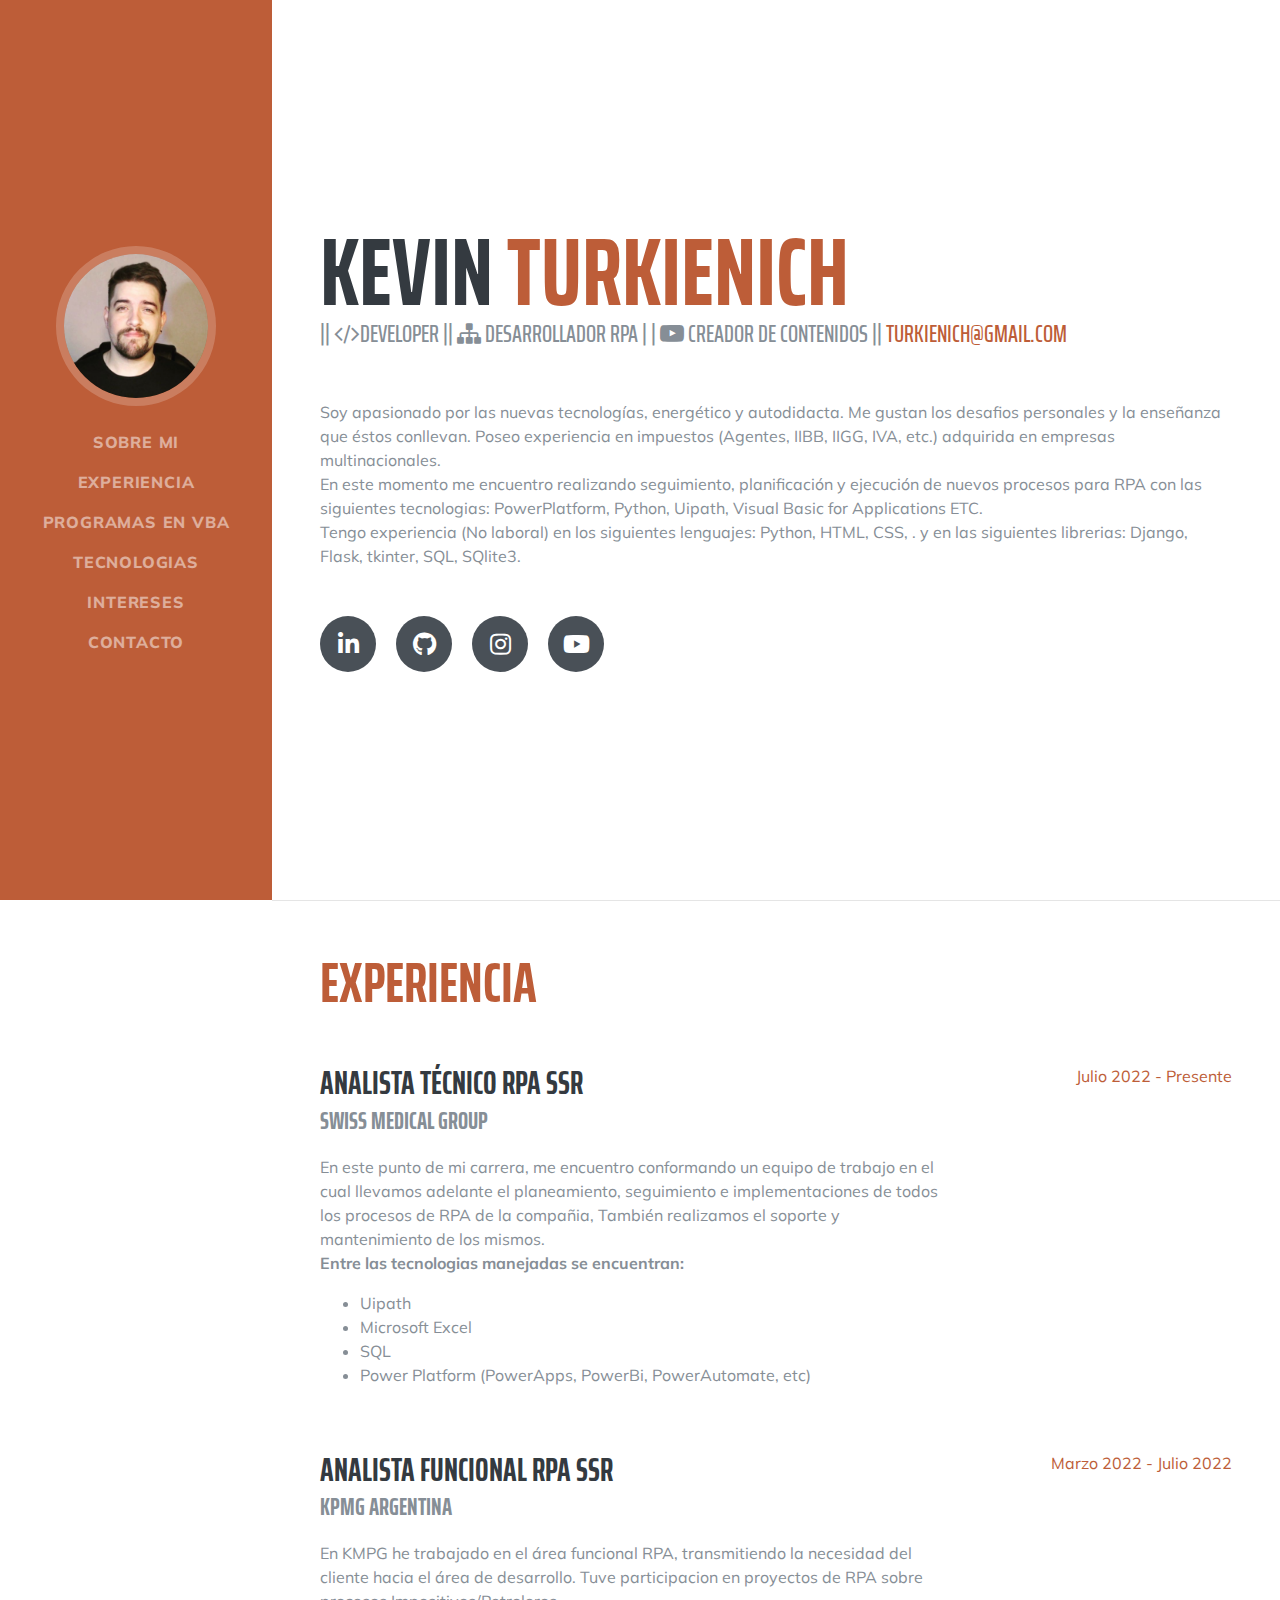
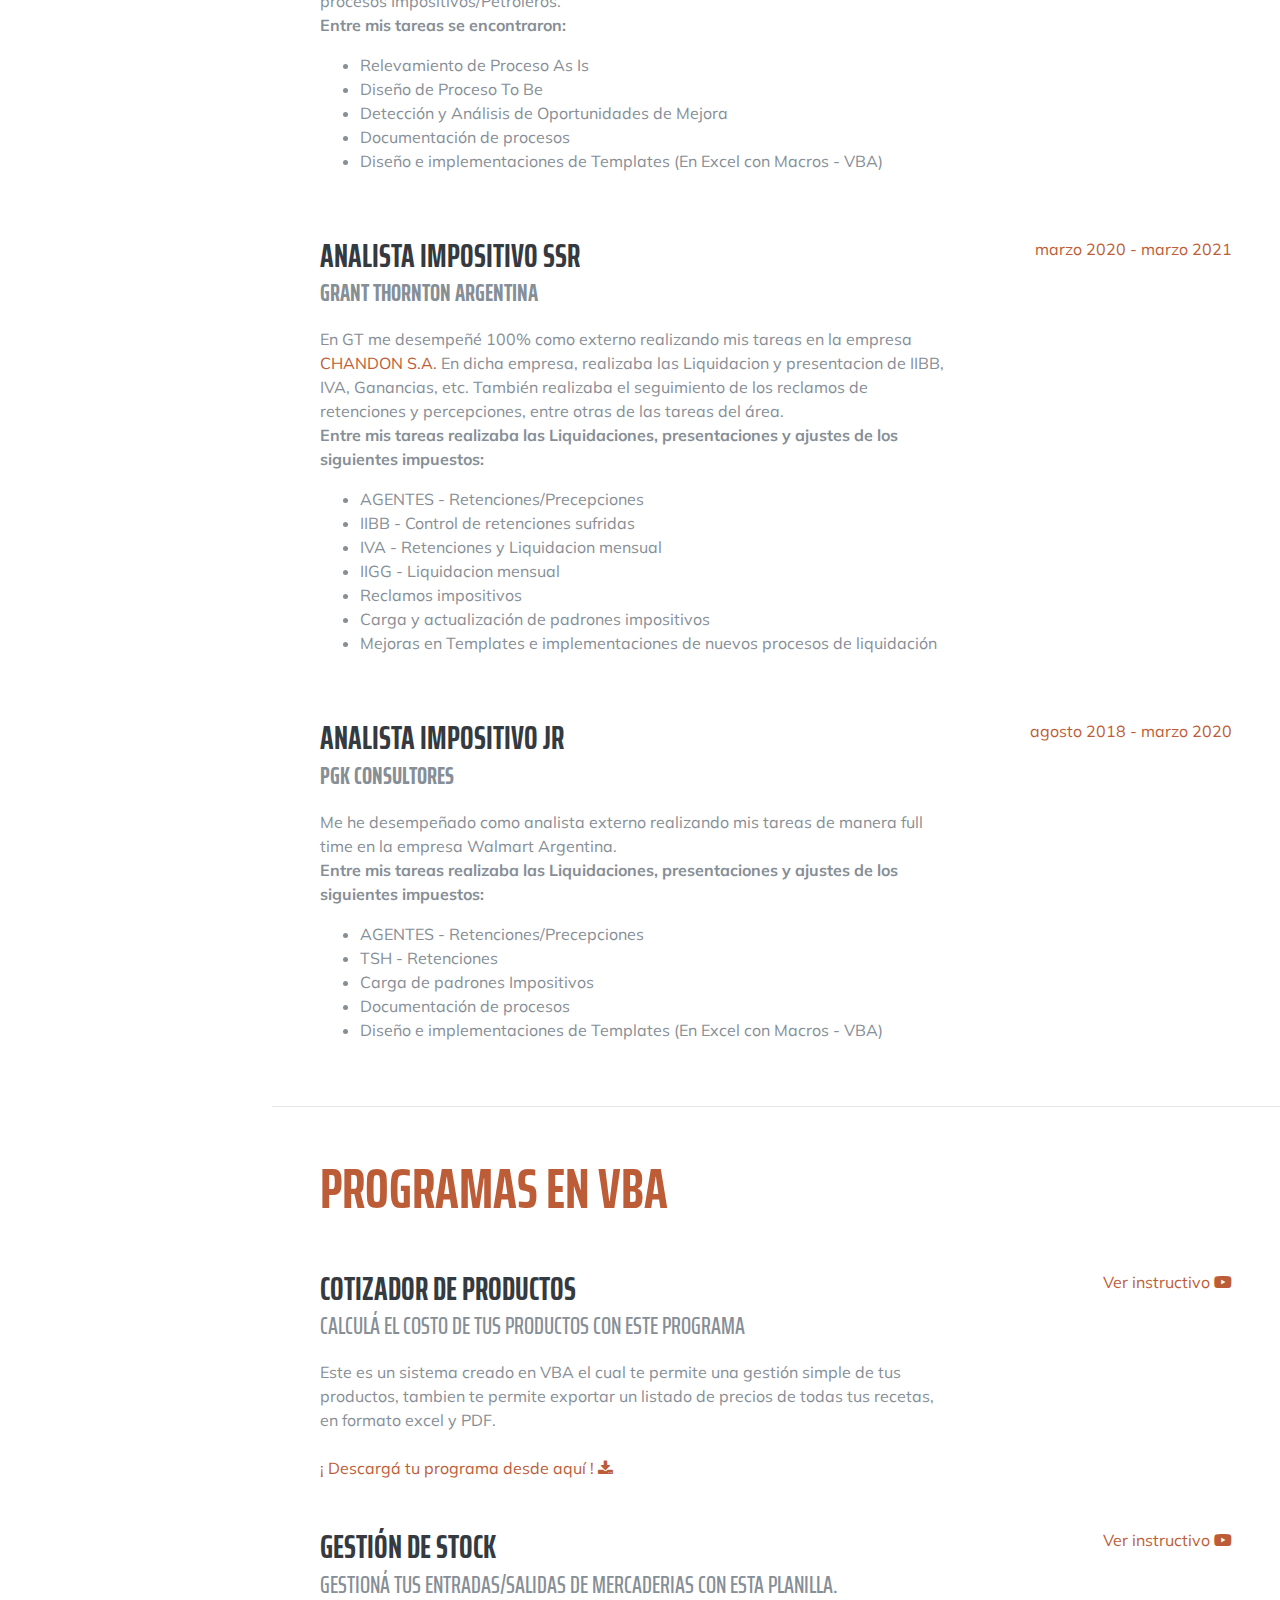
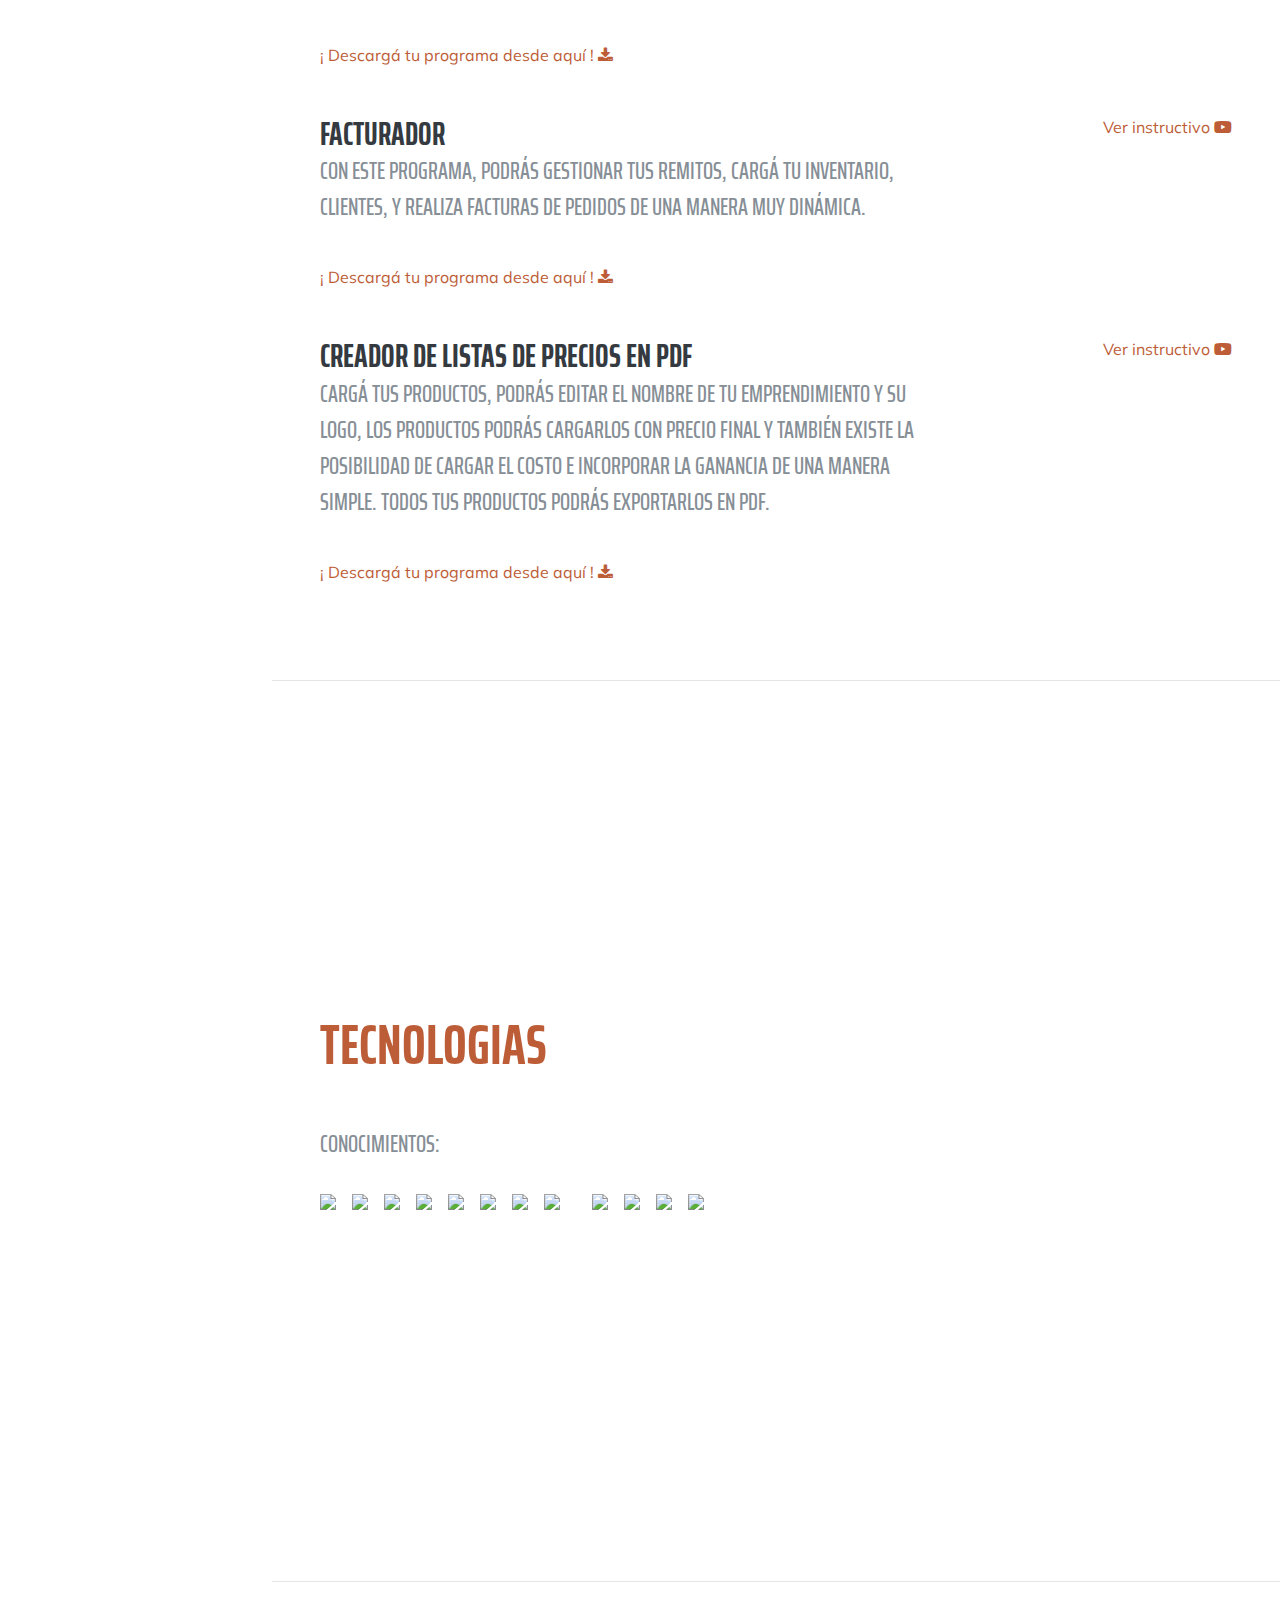
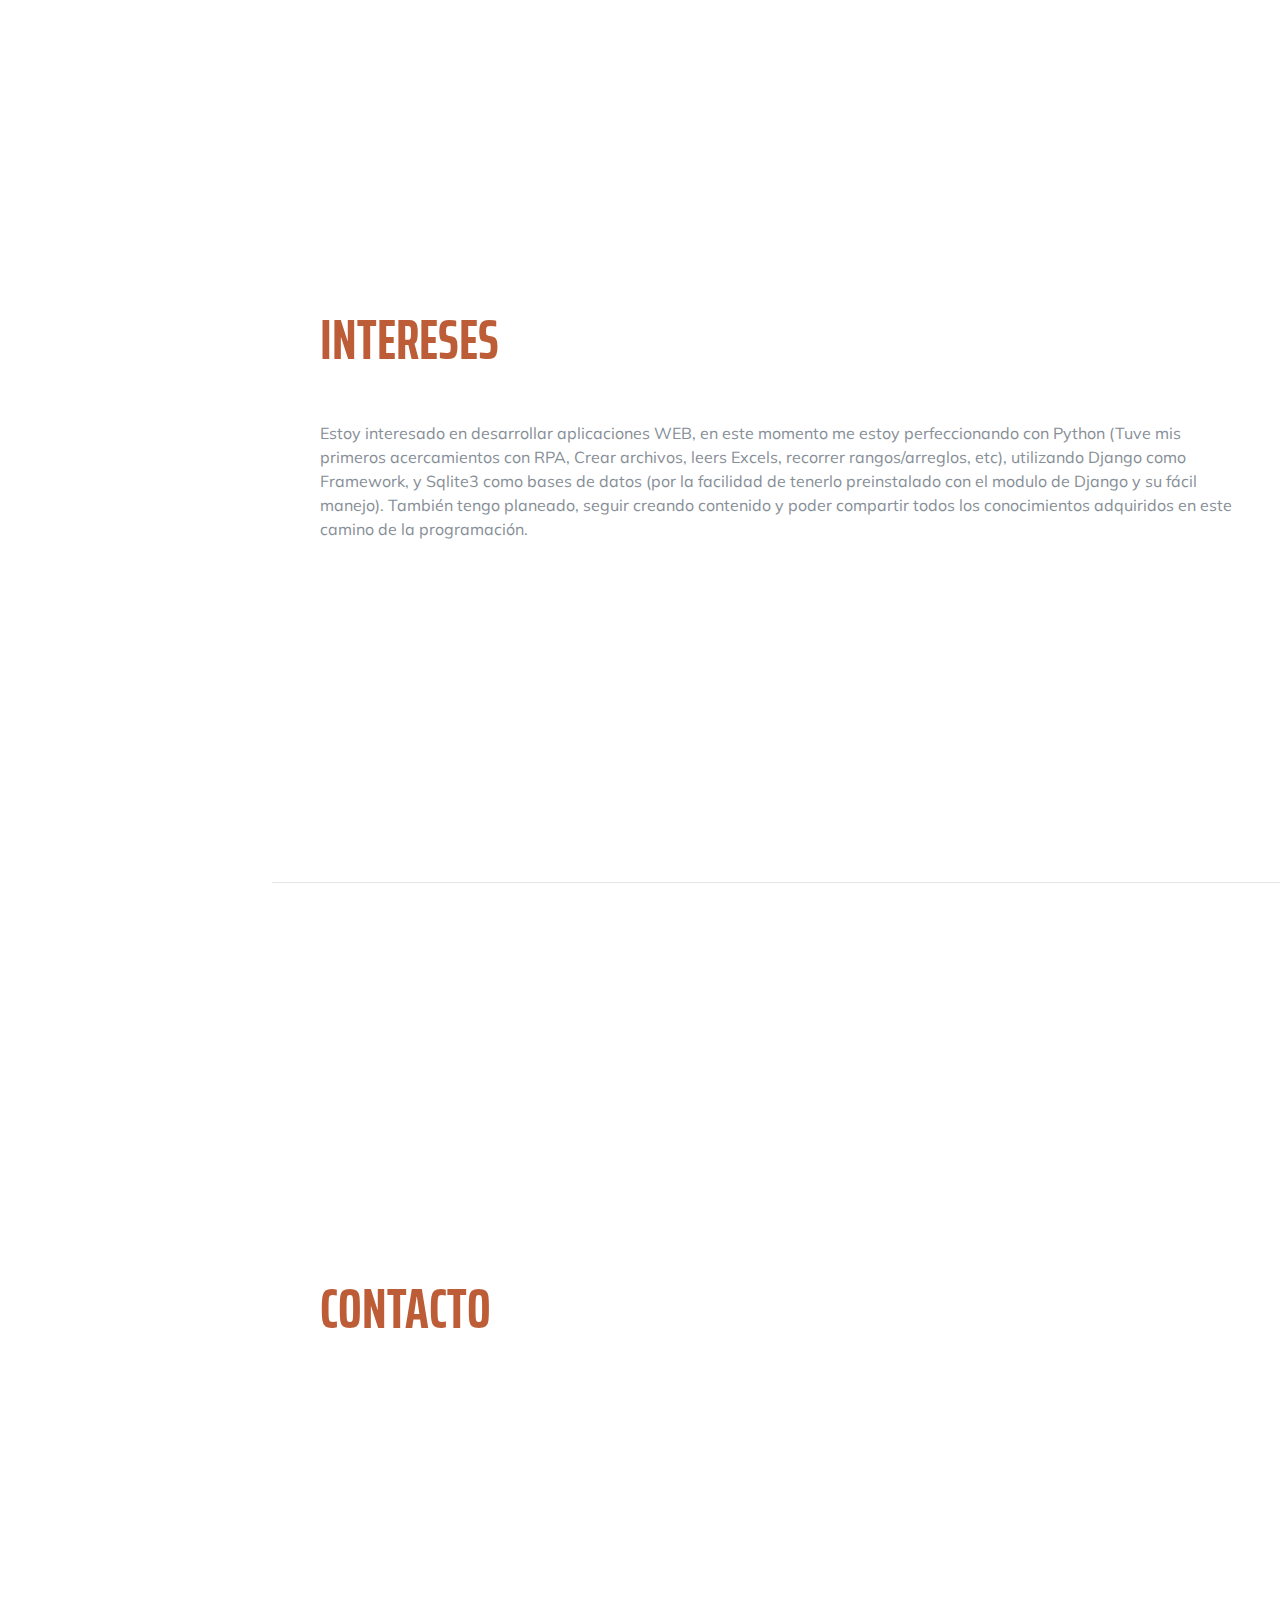
==== commit d55ef6b5: "Update index.html" ====
--- a/index.html
+++ b/index.html
@@ -83,7 +83,7 @@
           <span class="text-primary">Turkienich</span>
         </h1>
         <div class="subheading mb-5">
-          || <i class="fa fa-code"></i></i>Desarrollador Web ||
+          || <i class="fa fa-code"></i></i>Developer ||
           <i class="fa fa-sitemap"></i> Desarrollador RPA |
           | <i class="fa fa-youtube-play"></i> Creador de contenidos ||
           <a href="mailto:turkienich@gmail.com">turkienich@gmail.com</a>
@@ -178,7 +178,7 @@
             <h3 class="mb-0">Analista impositivo SSr</h3>
             <div class="subheading mb-3"><b> Grant Thornton Argentina</b> </div>
             <p>
-              En KPMG me desempeñé 100% como externo realizando mis tareas en la empresa <a
+              En GT me desempeñé 100% como externo realizando mis tareas en la empresa <a
                 href="https://www.chandon.com.ar/" target="_blank">CHANDON S.A.</a>
               En dicha empresa, realizaba las Liquidacion y presentacion de IIBB, IVA, Ganancias, etc.
               También realizaba el seguimiento de los reclamos de retenciones y percepciones, entre otras de las tareas
@@ -418,4 +418,4 @@
 
 </body>
 
-</html>+</html>
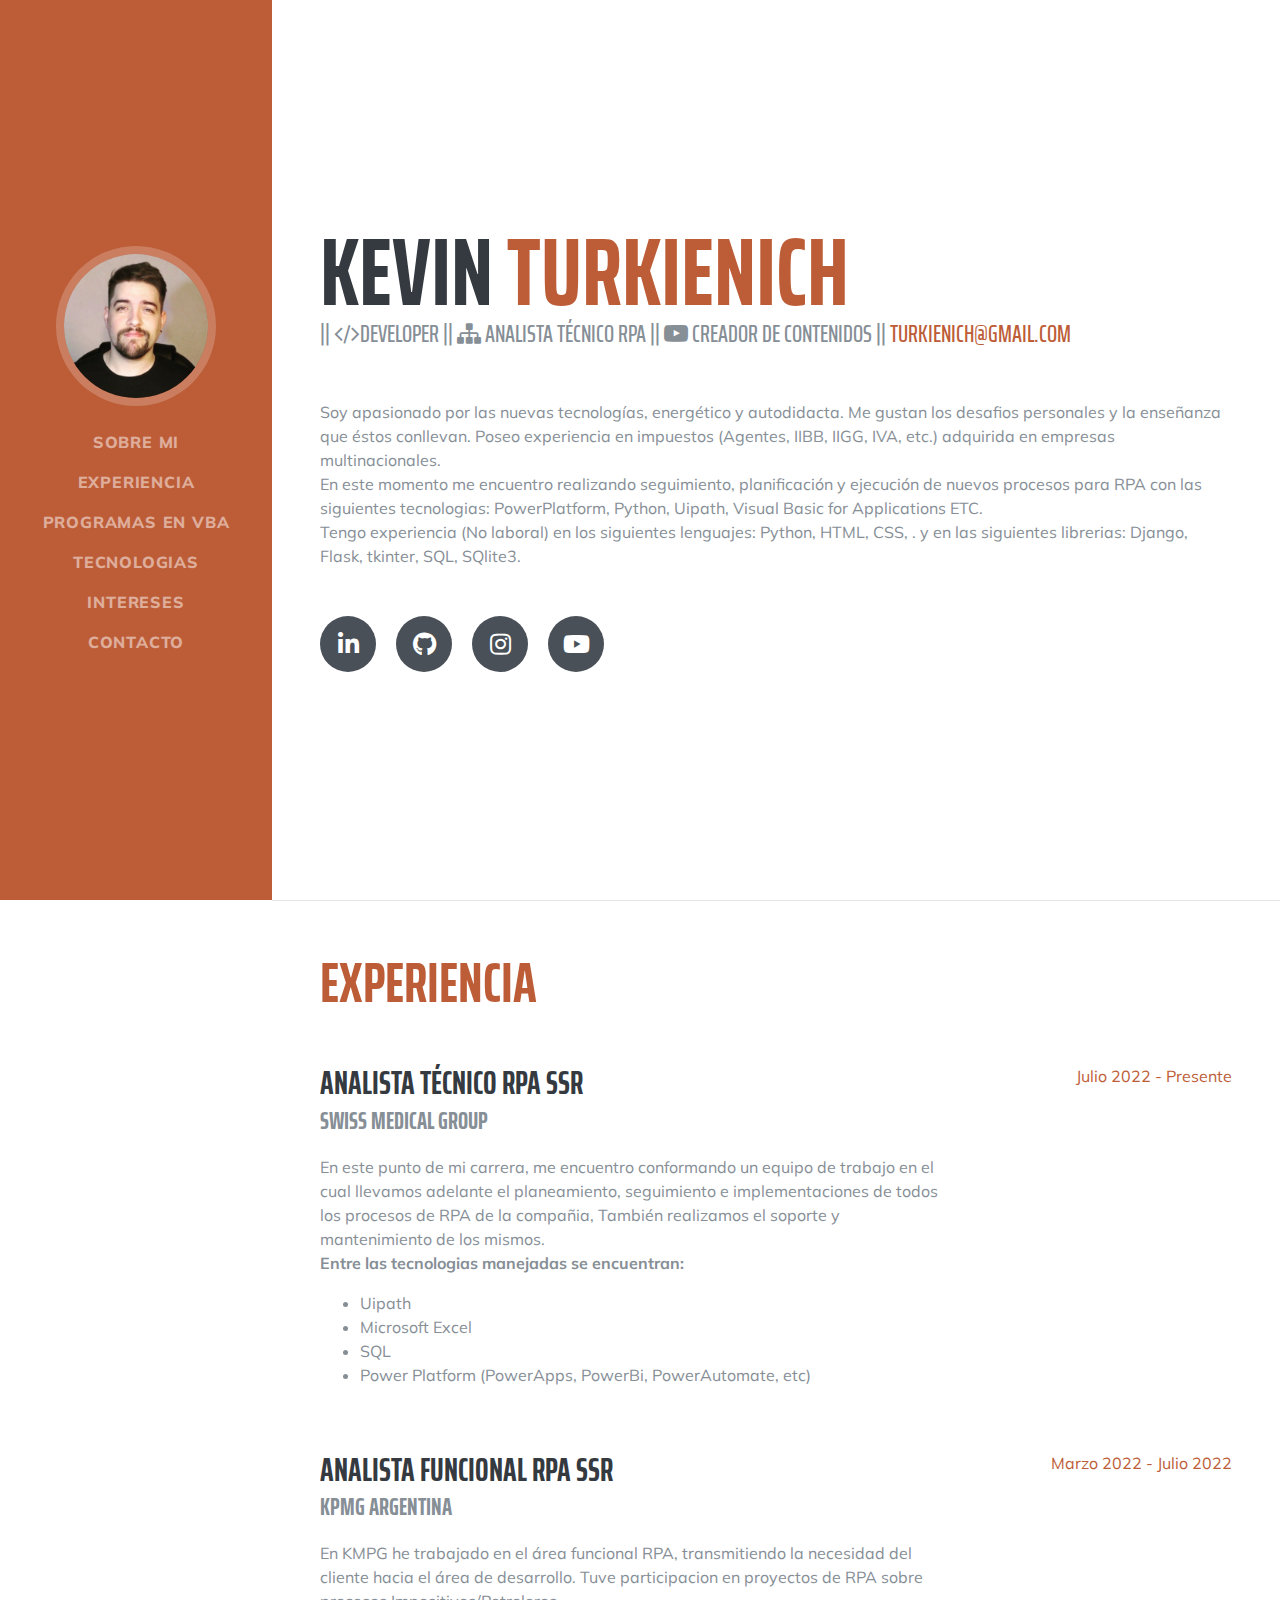
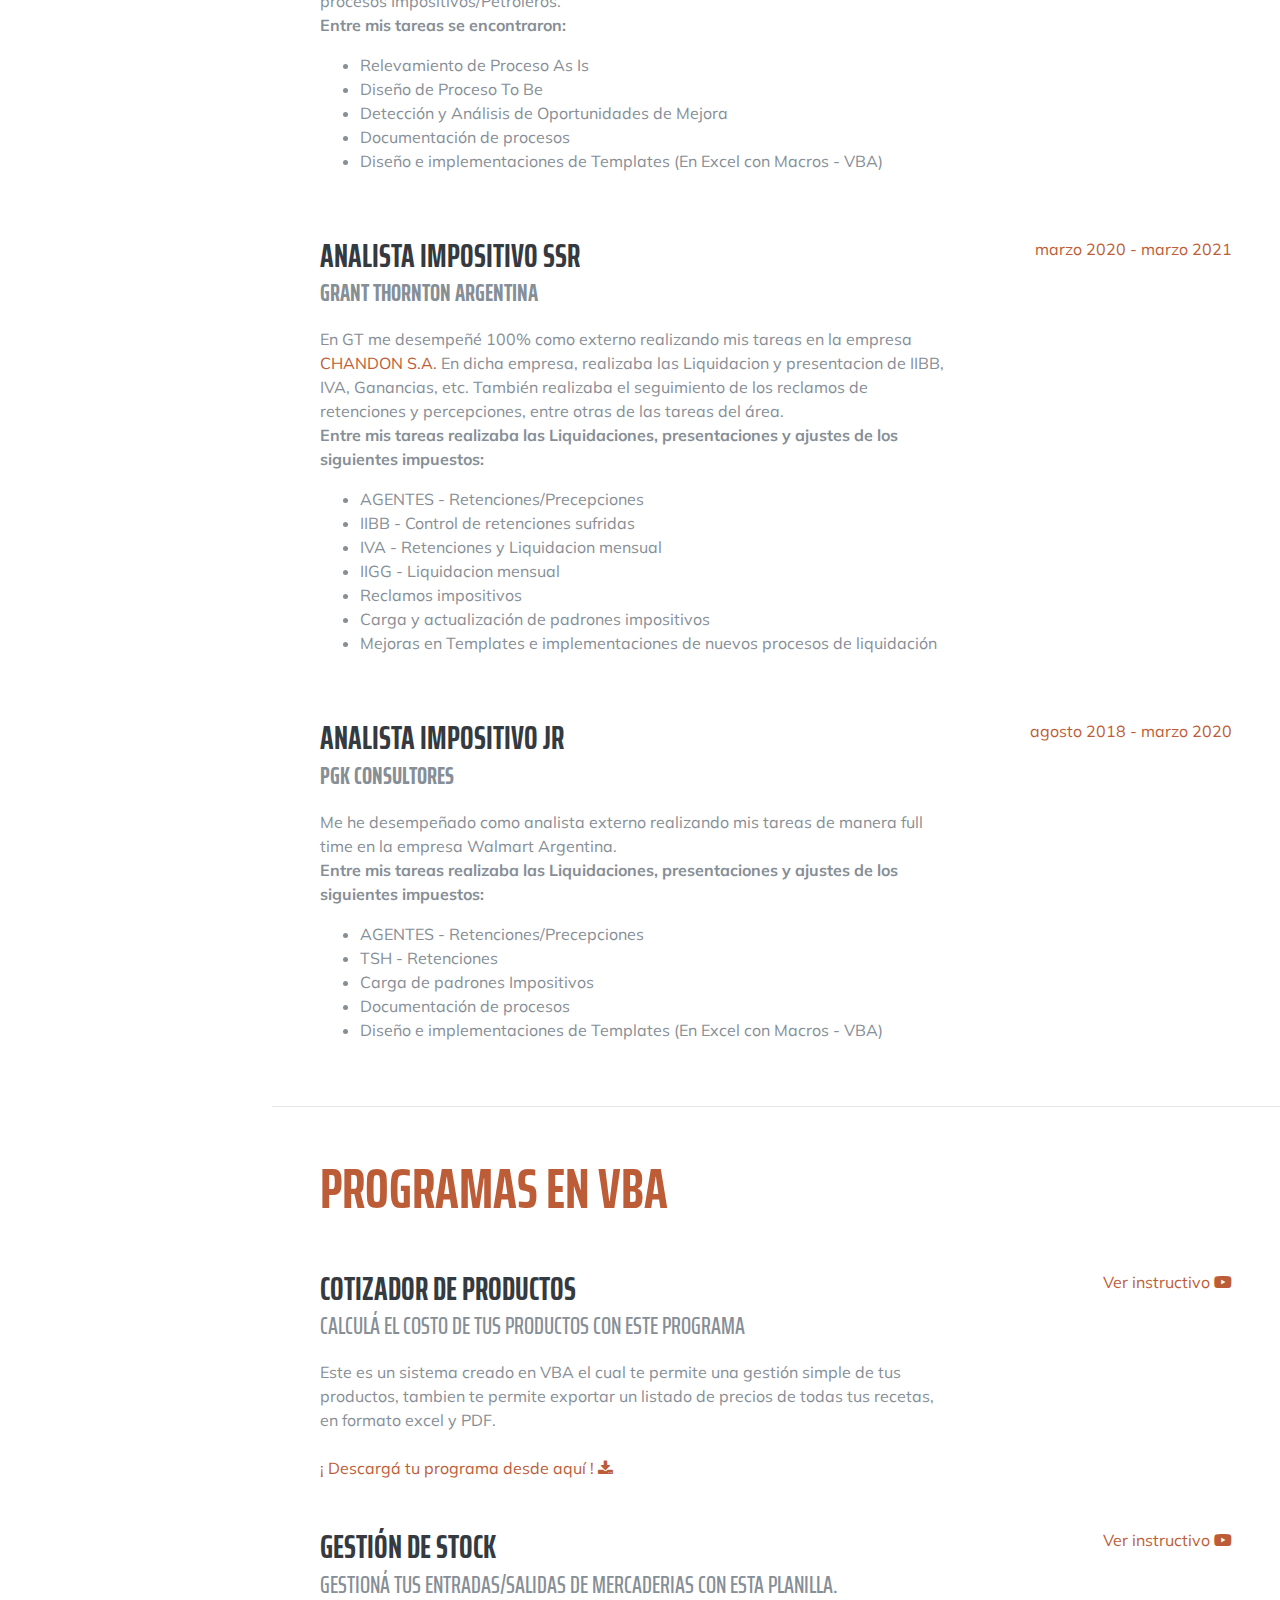
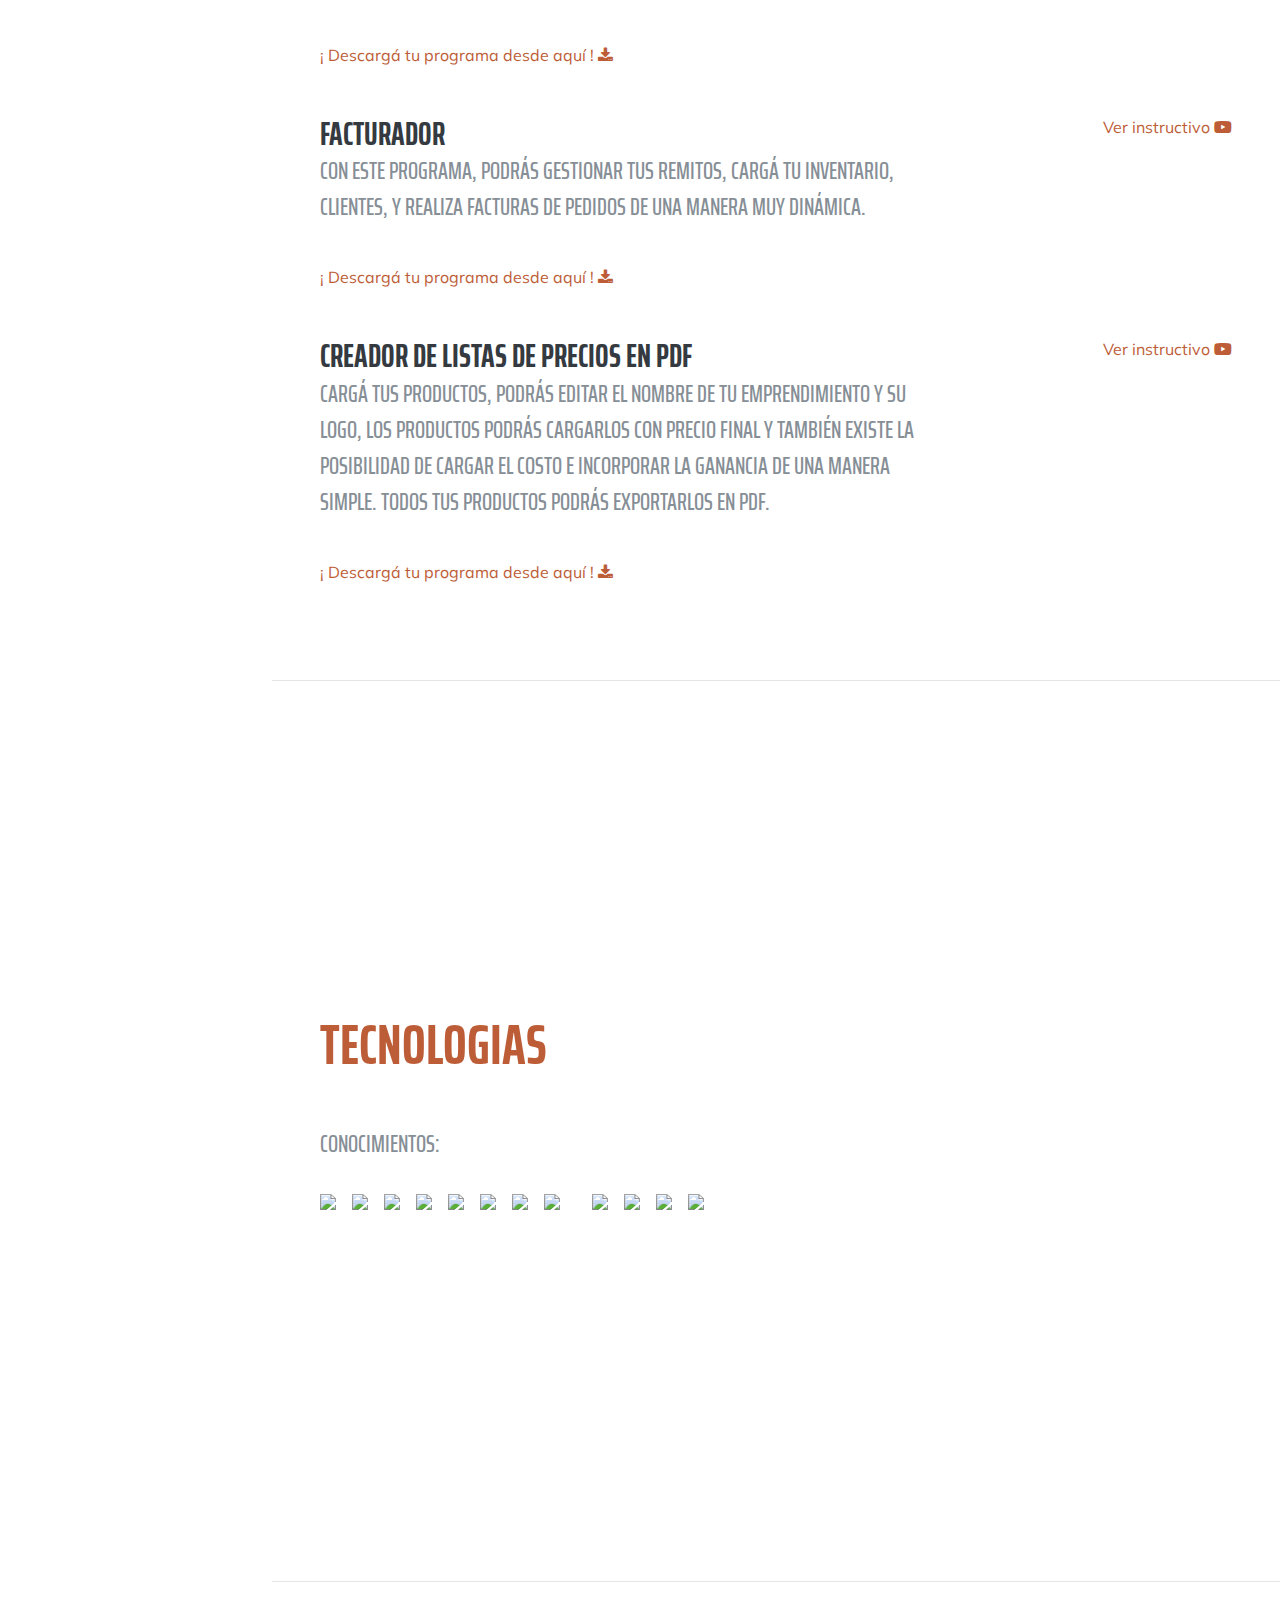
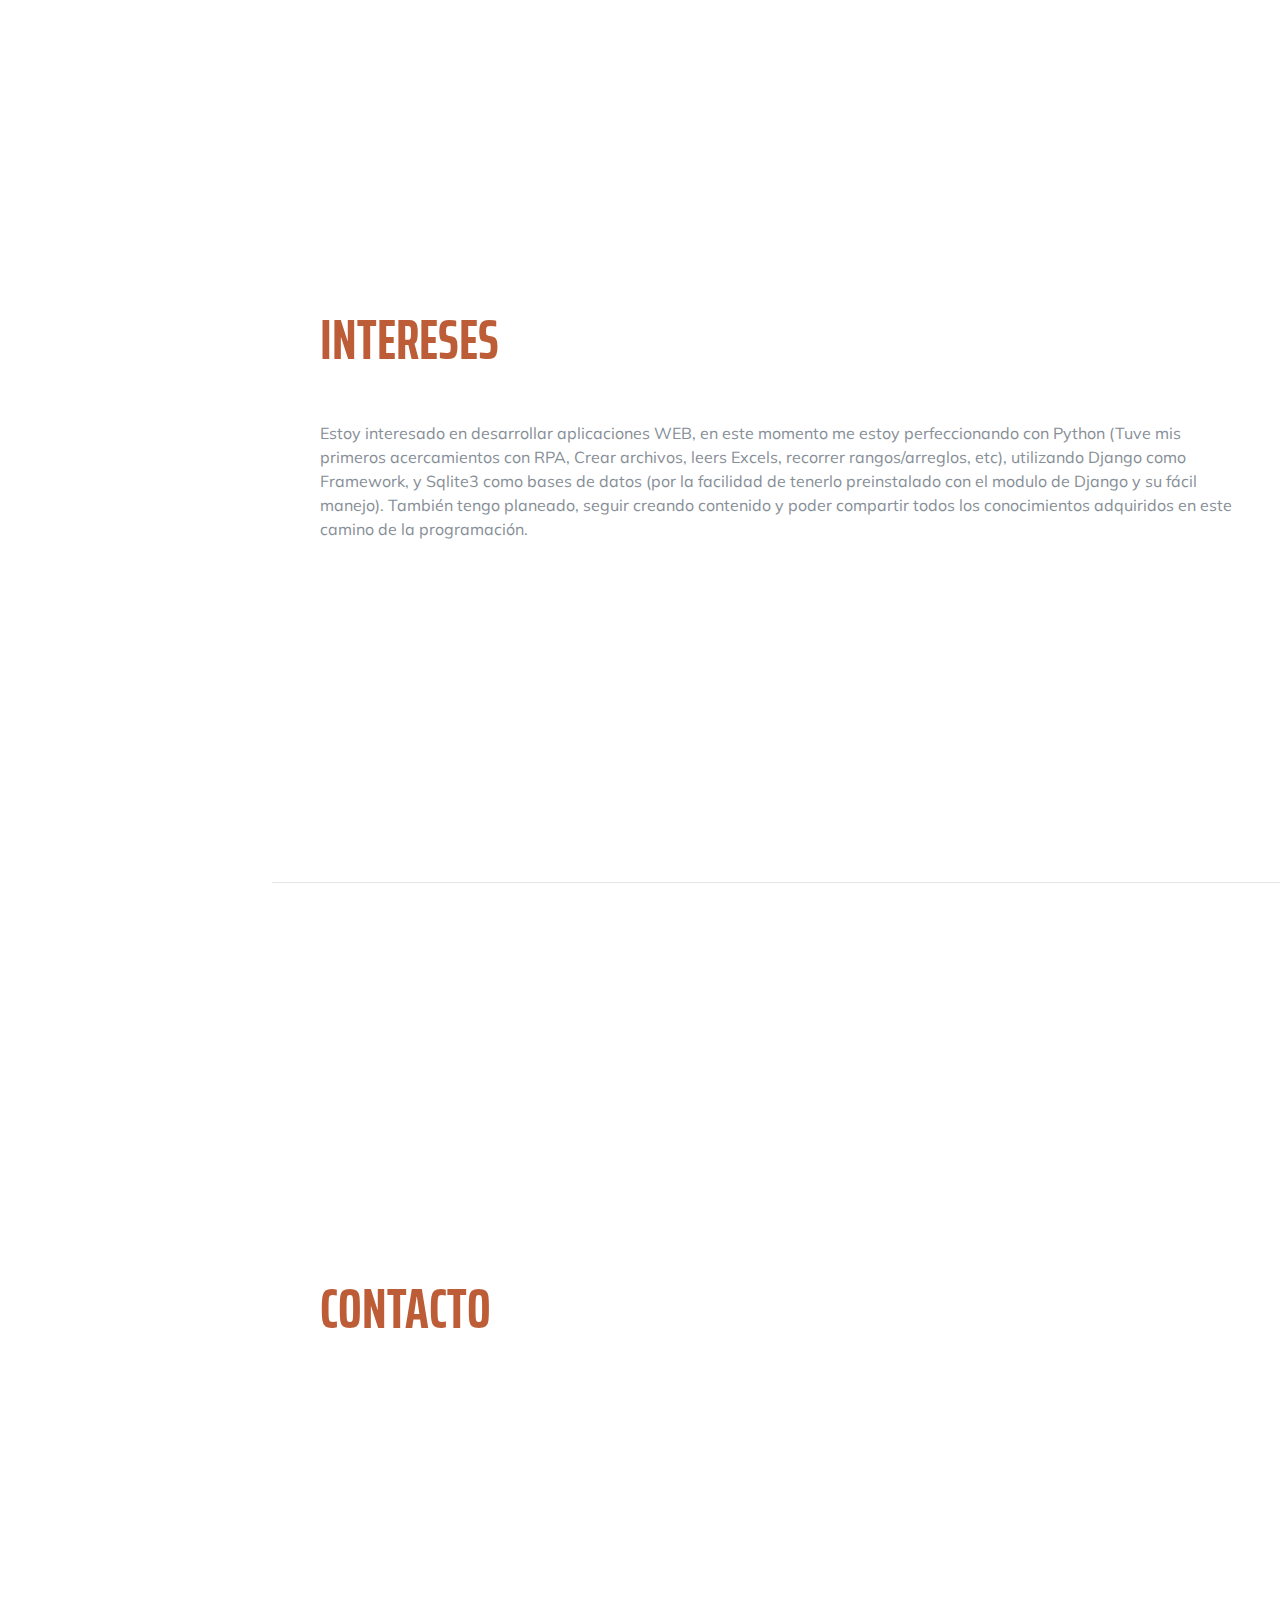
==== commit 63117074: "Update index.html" ====
--- a/index.html
+++ b/index.html
@@ -84,8 +84,8 @@
         </h1>
         <div class="subheading mb-5">
           || <i class="fa fa-code"></i></i>Developer ||
-          <i class="fa fa-sitemap"></i> Desarrollador RPA |
-          | <i class="fa fa-youtube-play"></i> Creador de contenidos ||
+          <i class="fa fa-sitemap"></i> Analista Técnico RPA || 
+          <i class="fa fa-youtube-play"></i> Creador de contenidos ||
           <a href="mailto:turkienich@gmail.com">turkienich@gmail.com</a>
         </div>
 
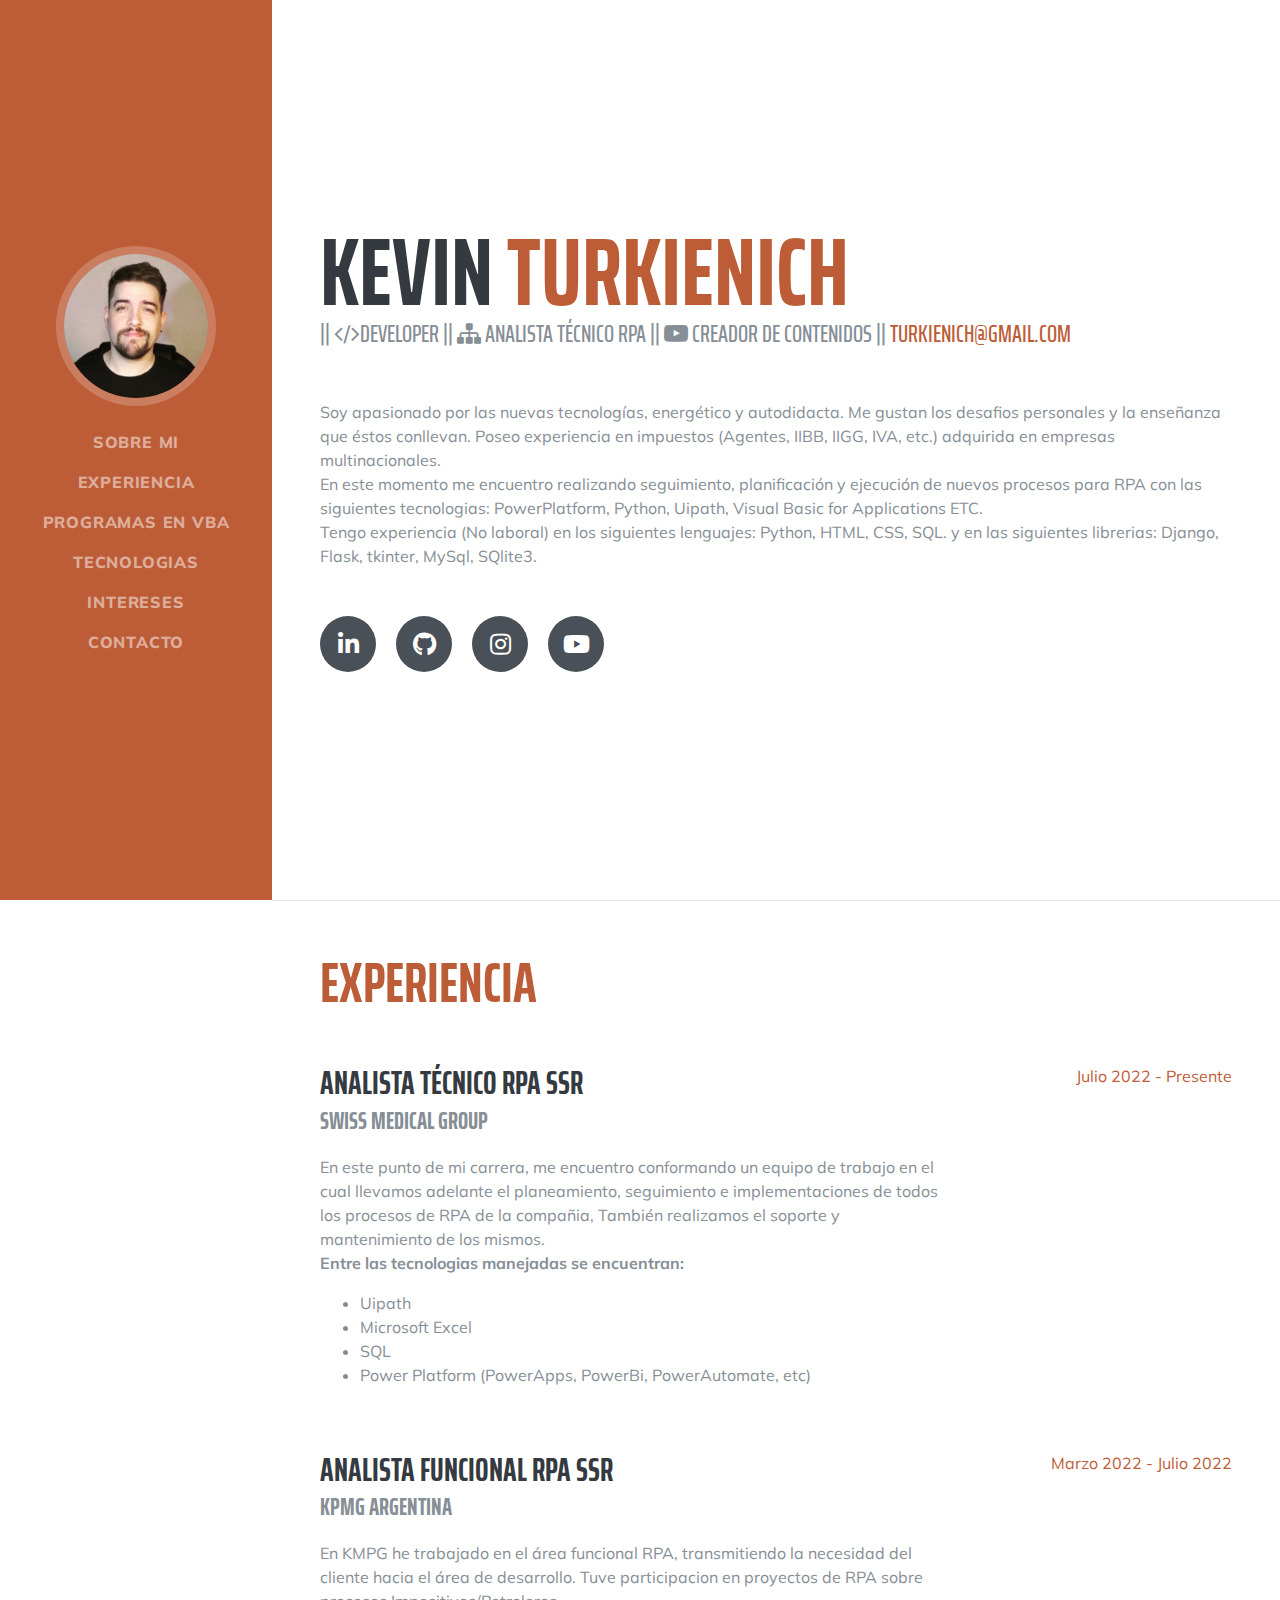
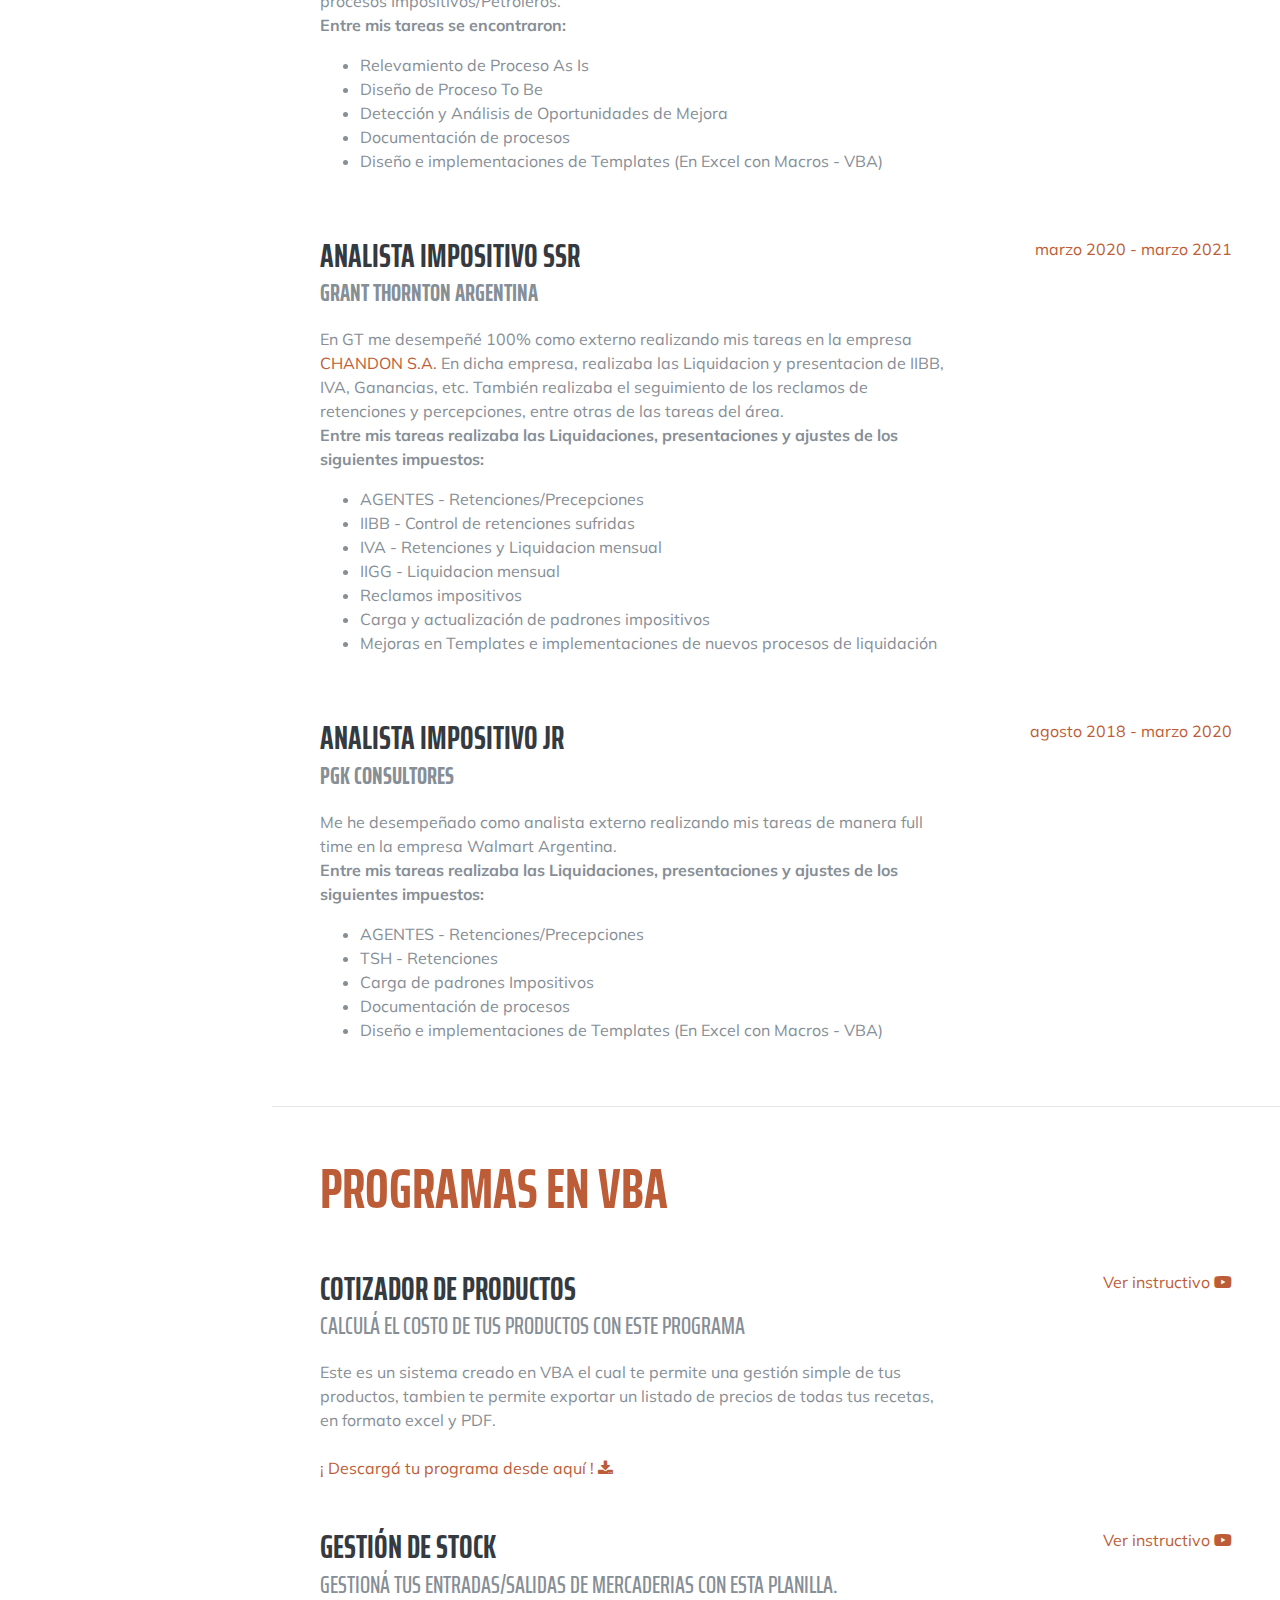
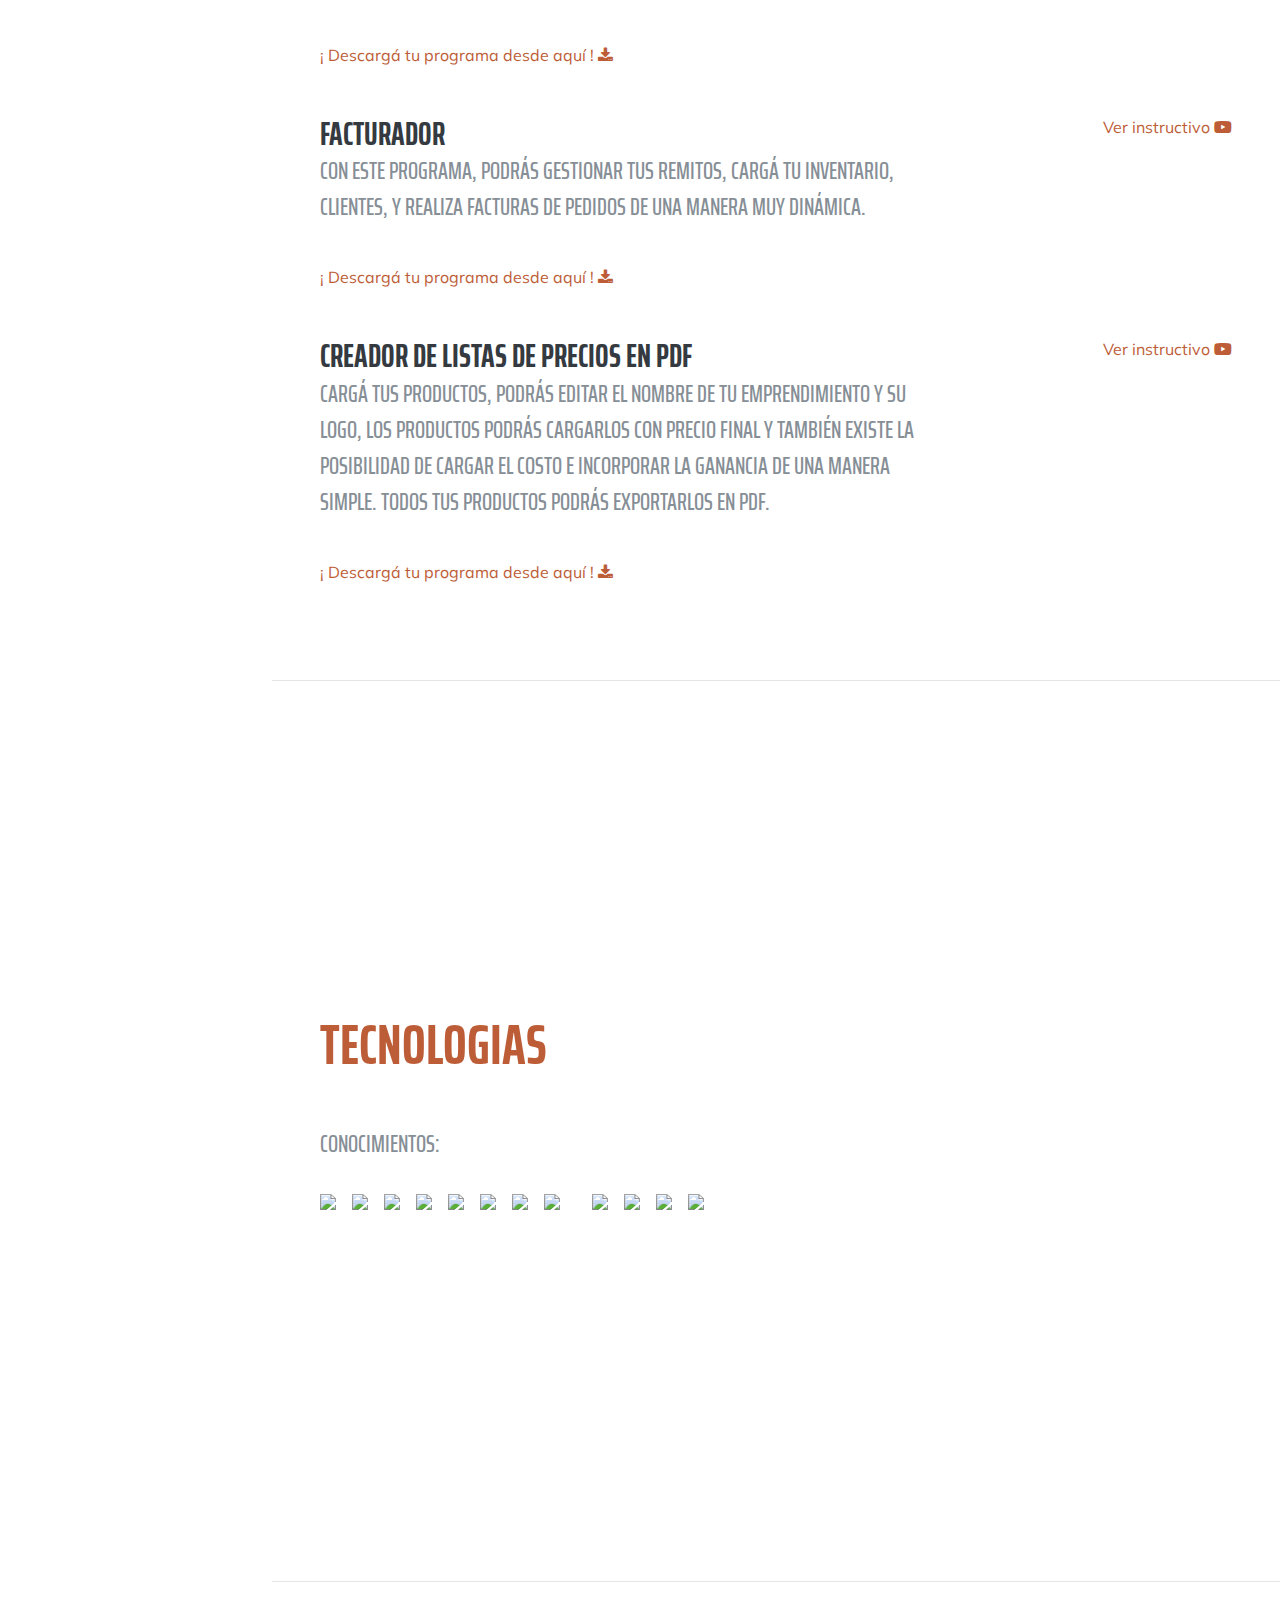
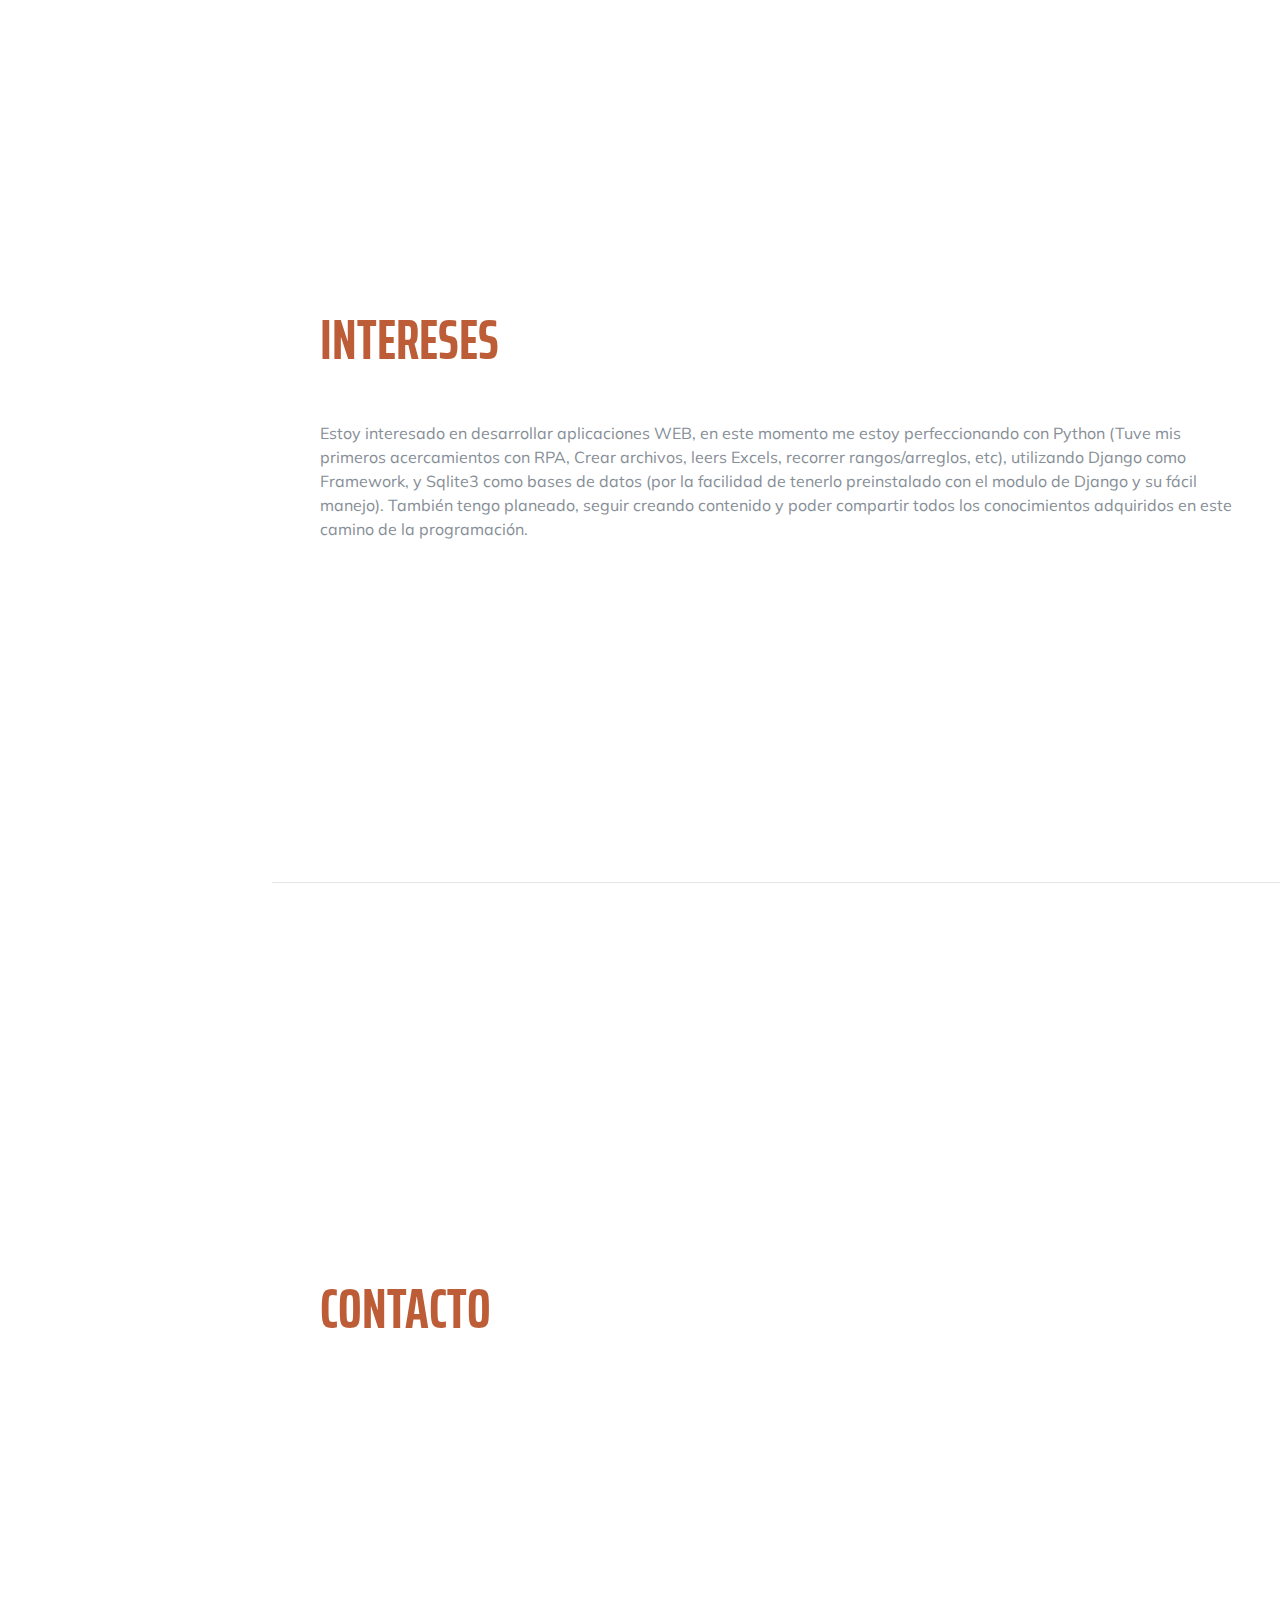
==== commit e6aa0d41: "Update index.html" ====
--- a/index.html
+++ b/index.html
@@ -98,9 +98,9 @@
             procesos para RPA con las siguientes tecnologias:
             PowerPlatform, Python, Uipath, Visual Basic for Applications ETC. <br>
             Tengo experiencia (No laboral) en los siguientes lenguajes:
-            Python, HTML, CSS, .
+            Python, HTML, CSS, SQL.
             y en las siguientes librerias:
-            Django, Flask, tkinter, SQL, SQlite3.
+            Django, Flask, tkinter, MySql, SQlite3.
           </p>
 
         </div>
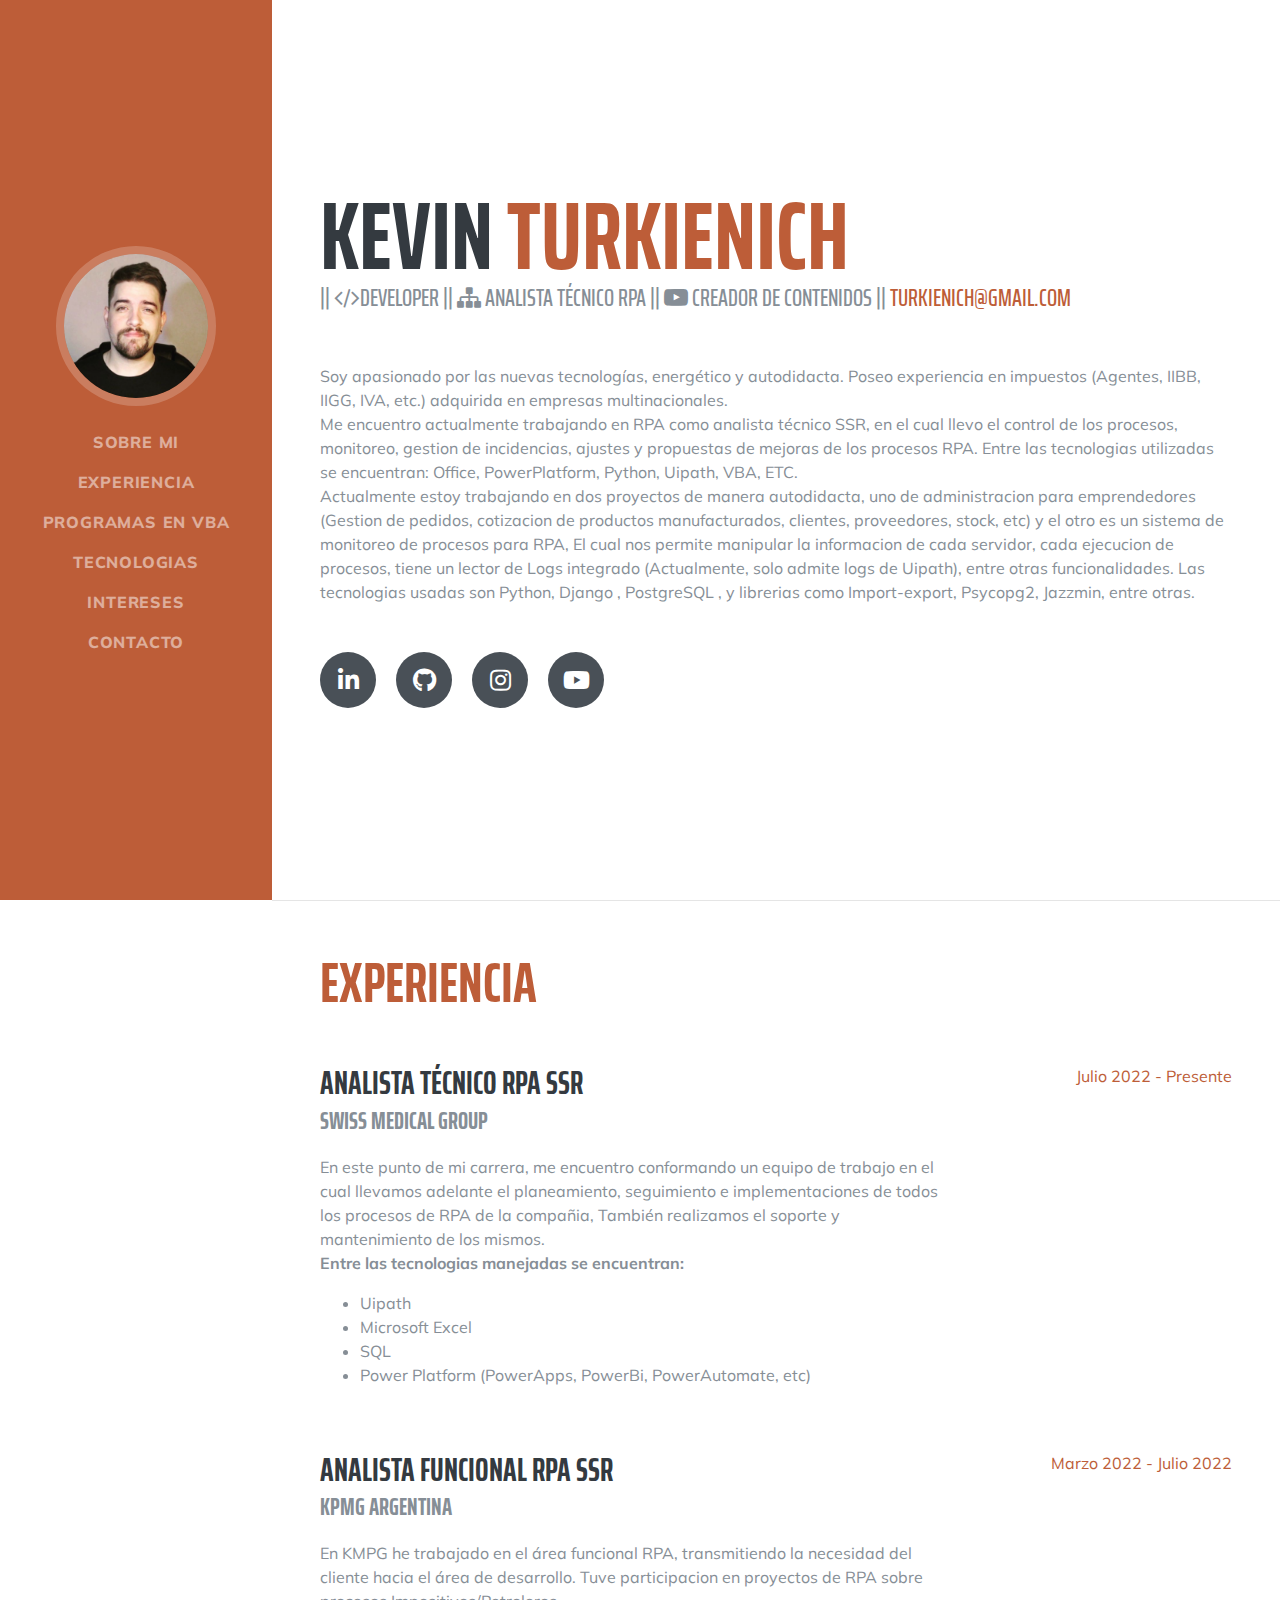
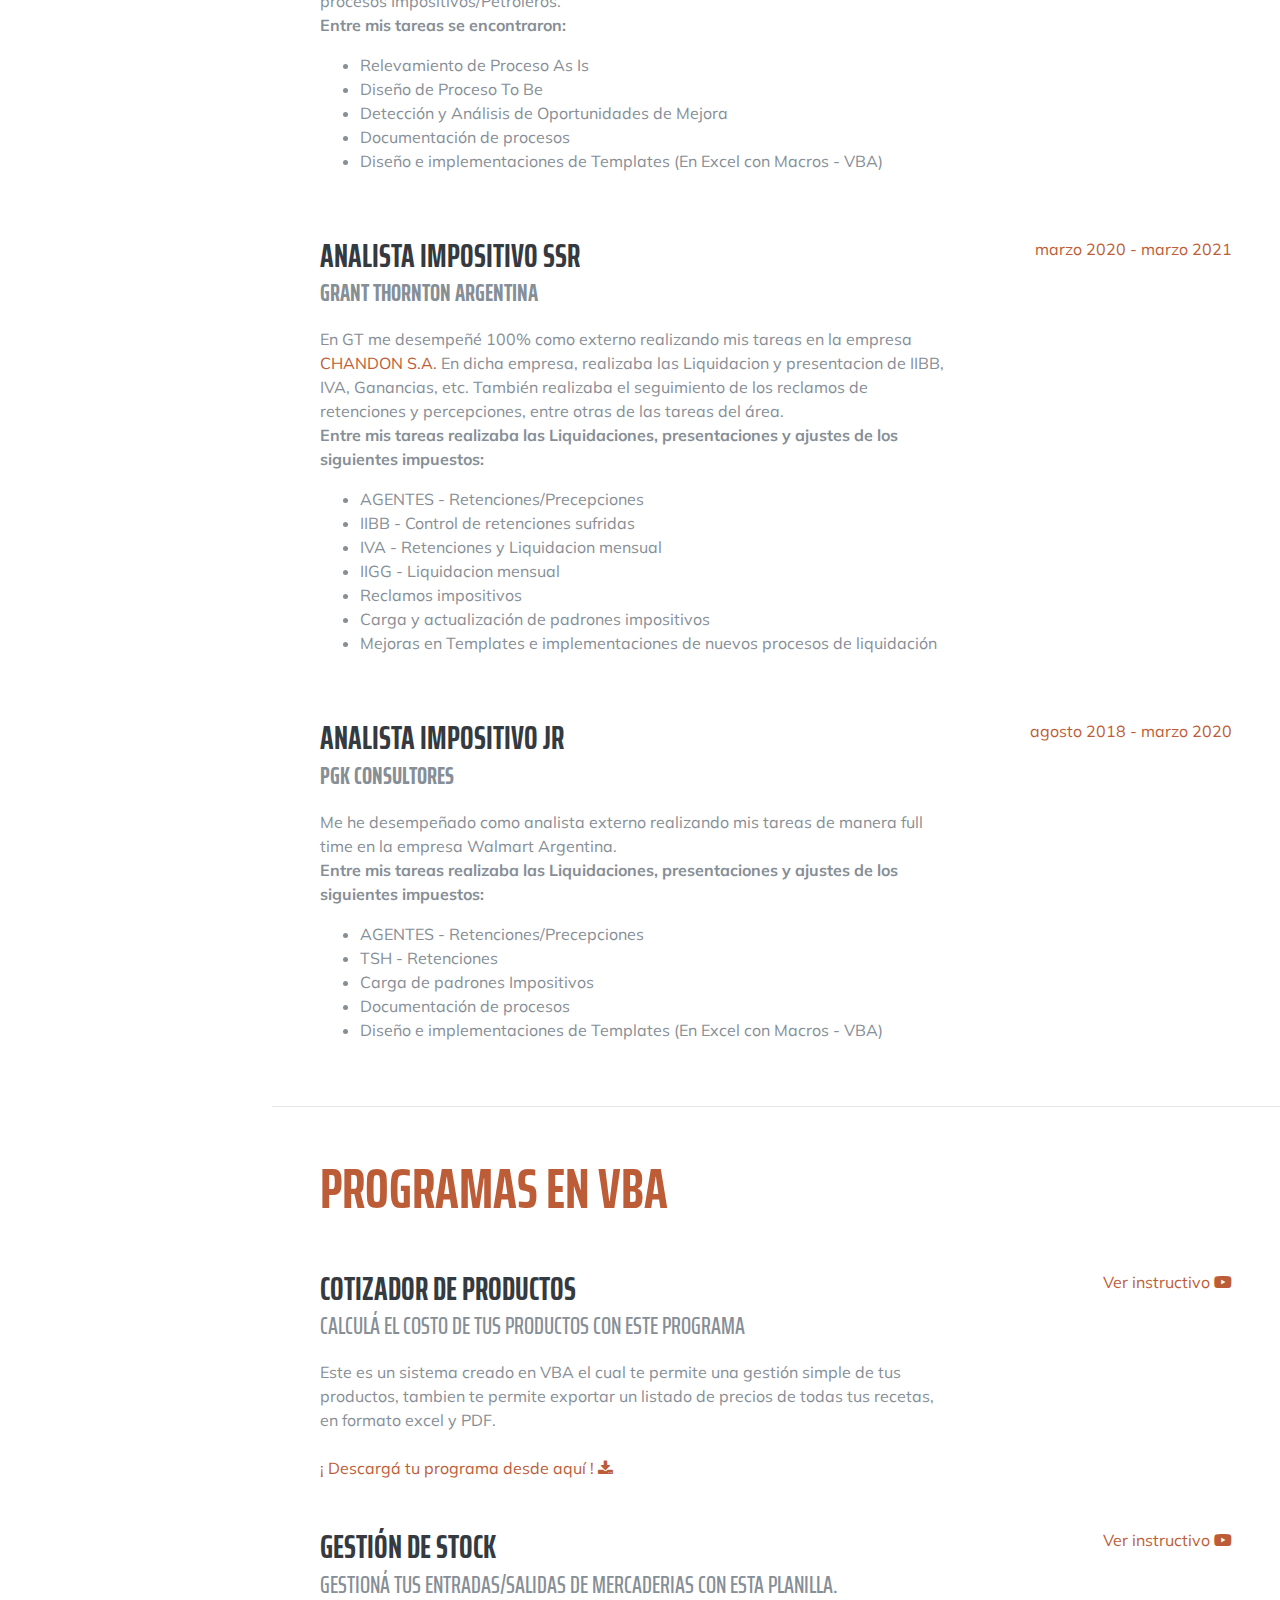
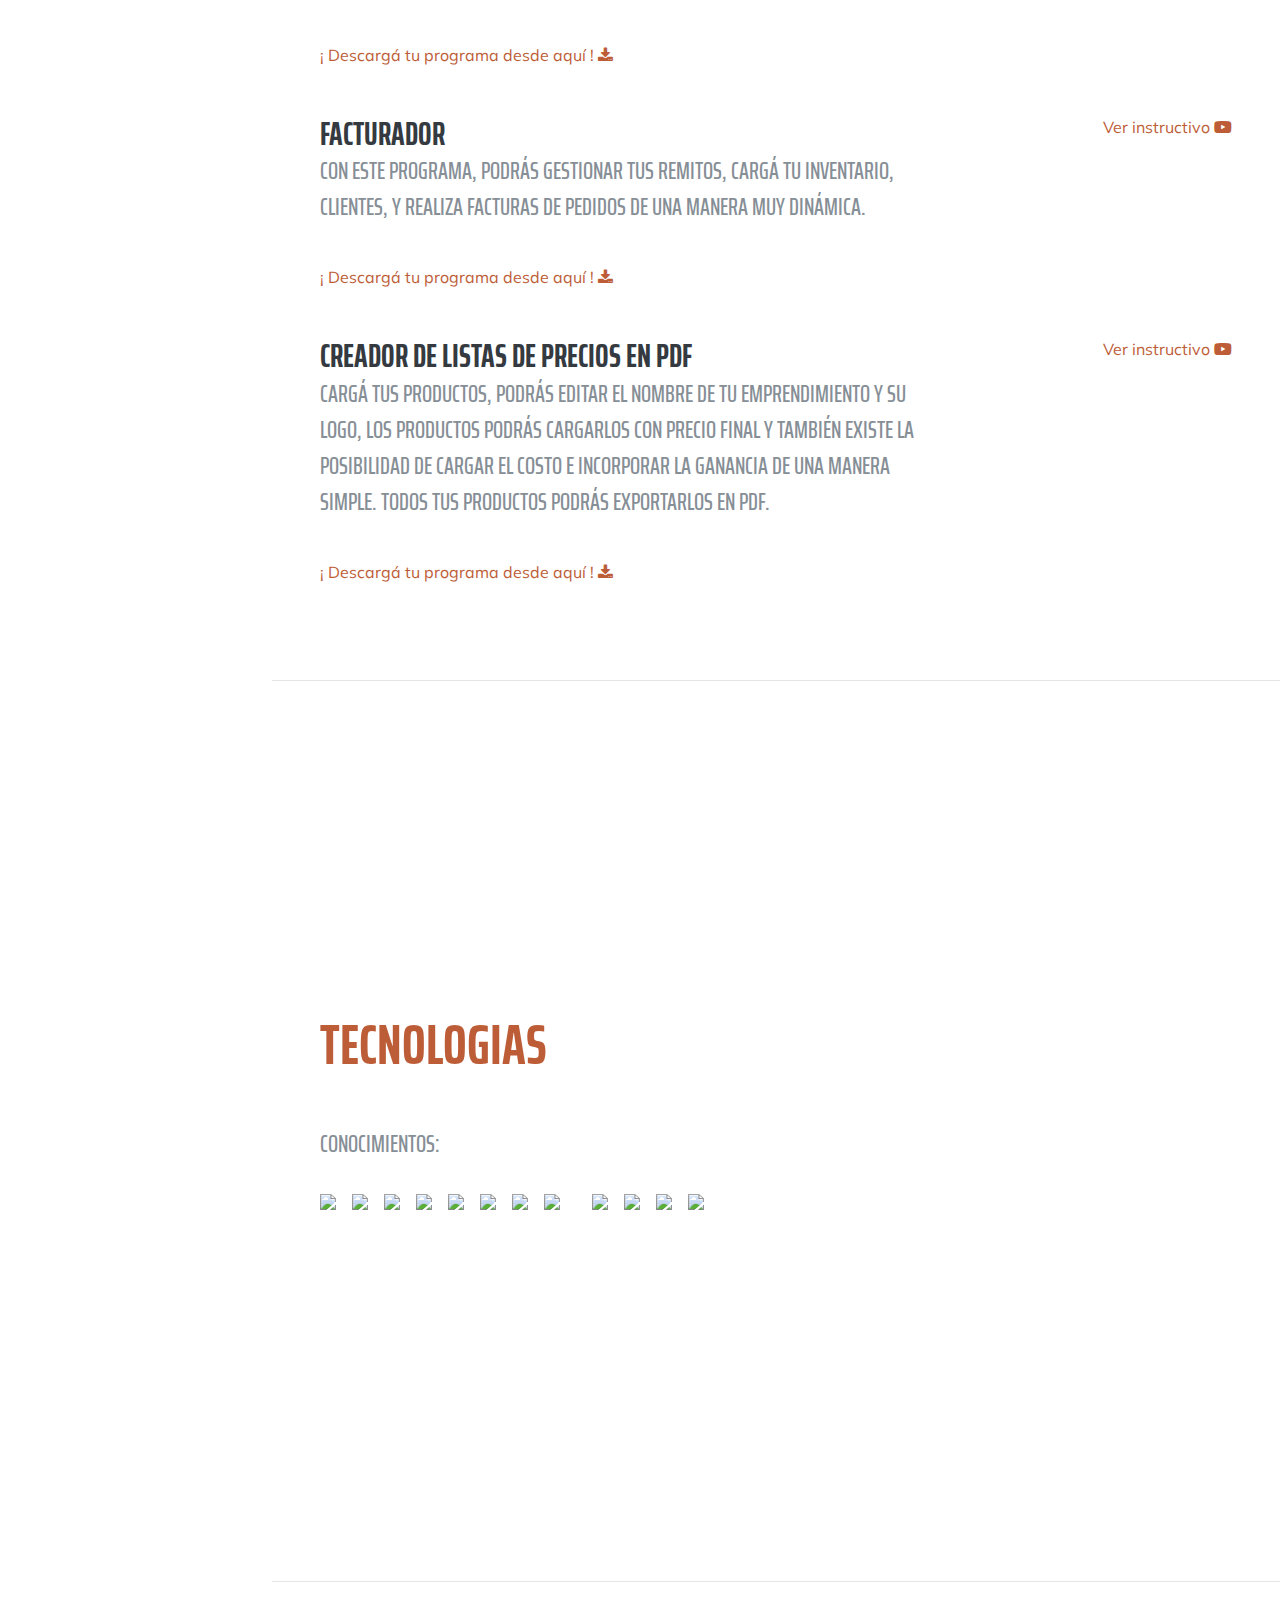
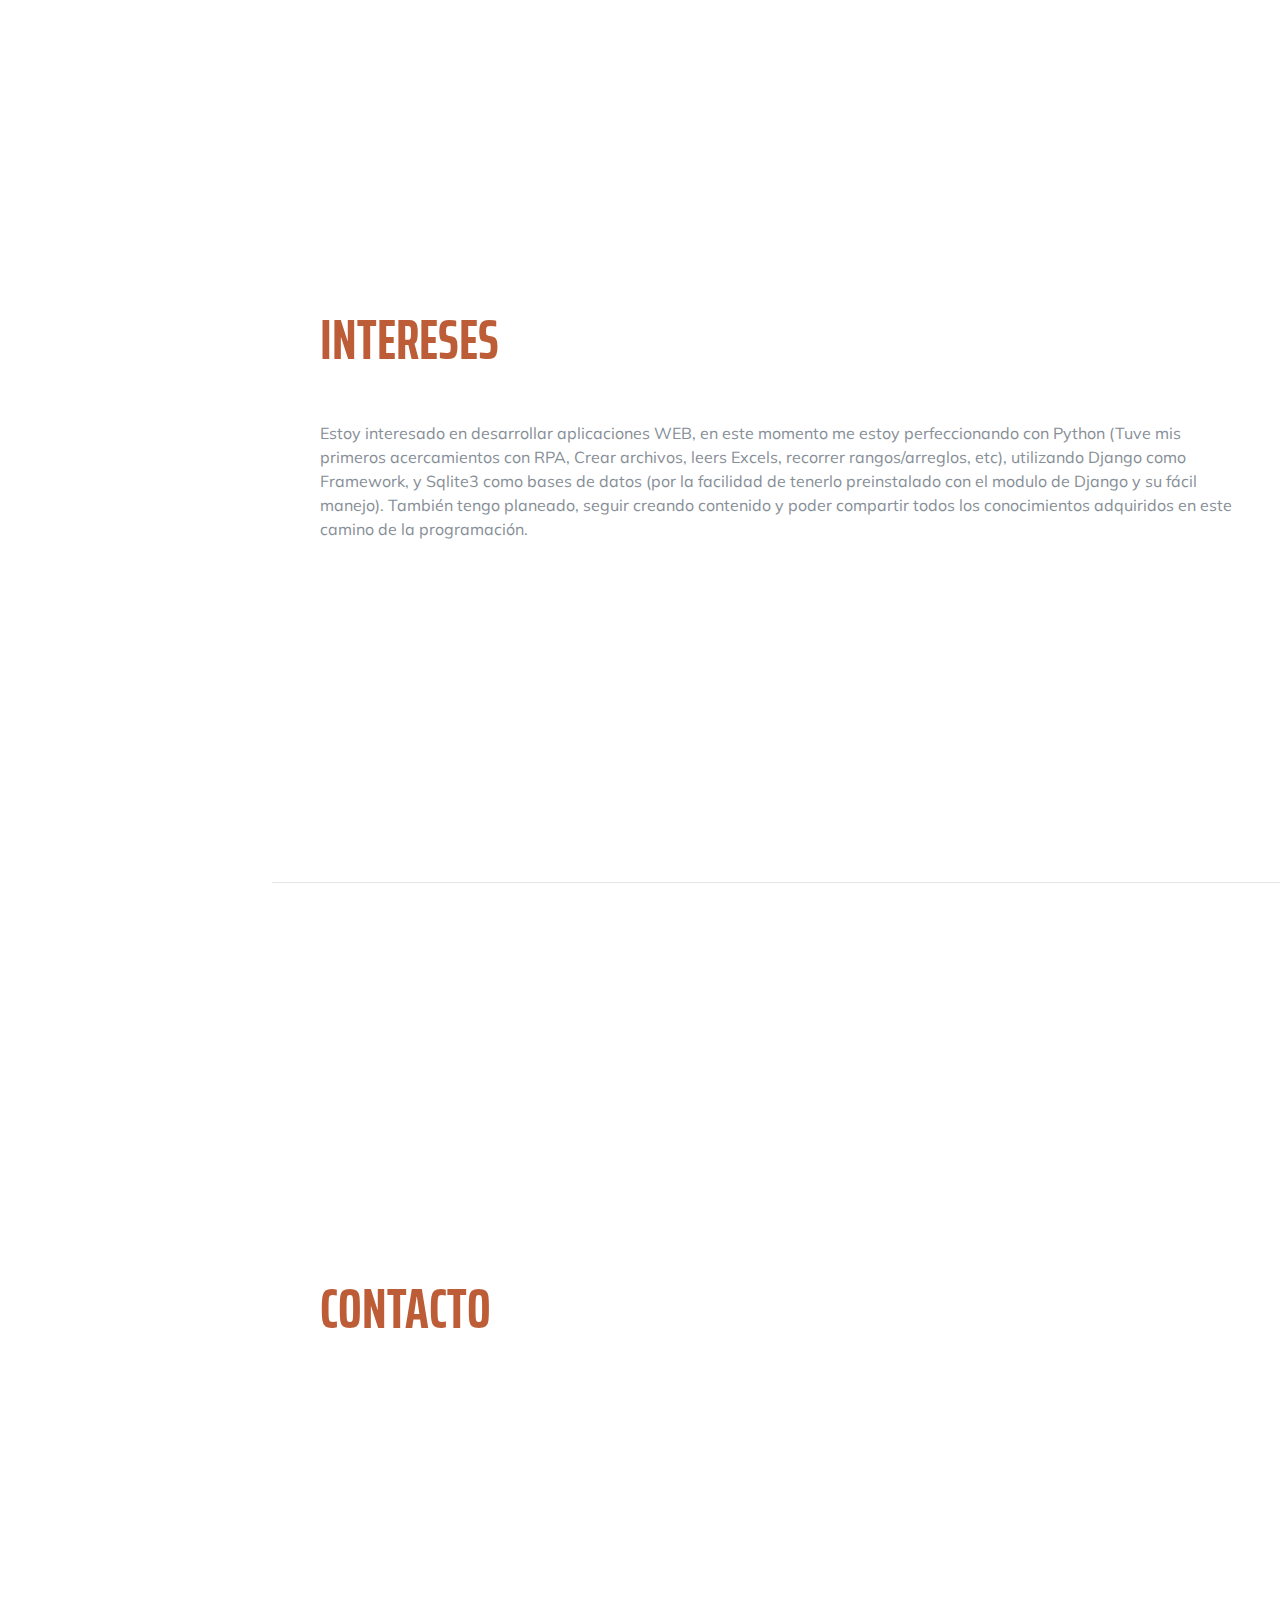
==== commit 777657b8: "Update index.html" ====
--- a/index.html
+++ b/index.html
@@ -91,16 +91,17 @@
 
         <div class="w-100">
           <p>
-            Soy apasionado por las nuevas tecnologías, energético y autodidacta. Me gustan los desafios personales y la
-            enseñanza que éstos conllevan.
+            Soy apasionado por las nuevas tecnologías, energético y autodidacta. 
             Poseo experiencia en impuestos (Agentes, IIBB, IIGG, IVA, etc.) adquirida en empresas multinacionales. <br>
-            En este momento me encuentro realizando seguimiento, planificación y ejecución de nuevos
-            procesos para RPA con las siguientes tecnologias:
-            PowerPlatform, Python, Uipath, Visual Basic for Applications ETC. <br>
-            Tengo experiencia (No laboral) en los siguientes lenguajes:
-            Python, HTML, CSS, SQL.
-            y en las siguientes librerias:
-            Django, Flask, tkinter, MySql, SQlite3.
+            Me encuentro actualmente trabajando en RPA como analista técnico SSR, en el cual llevo el control de los procesos, 
+            monitoreo, gestion de incidencias, ajustes y propuestas de mejoras de los procesos RPA.
+            Entre las tecnologias utilizadas se encuentran:
+            Office, PowerPlatform, Python, Uipath, VBA,  ETC. <br>
+            Actualmente estoy trabajando en dos proyectos de manera autodidacta, uno de administracion para emprendedores 
+            (Gestion de pedidos, cotizacion de productos manufacturados, clientes, proveedores, stock, etc) 
+            y el otro es un sistema de monitoreo de procesos para RPA, El cual nos permite manipular la informacion de cada servidor, 
+            cada ejecucion de procesos, tiene un lector de Logs integrado (Actualmente, solo admite logs de Uipath), entre otras funcionalidades.
+            Las tecnologias usadas son Python, Django , PostgreSQL , y librerias como Import-export, Psycopg2, Jazzmin, entre otras.            
           </p>
 
         </div>
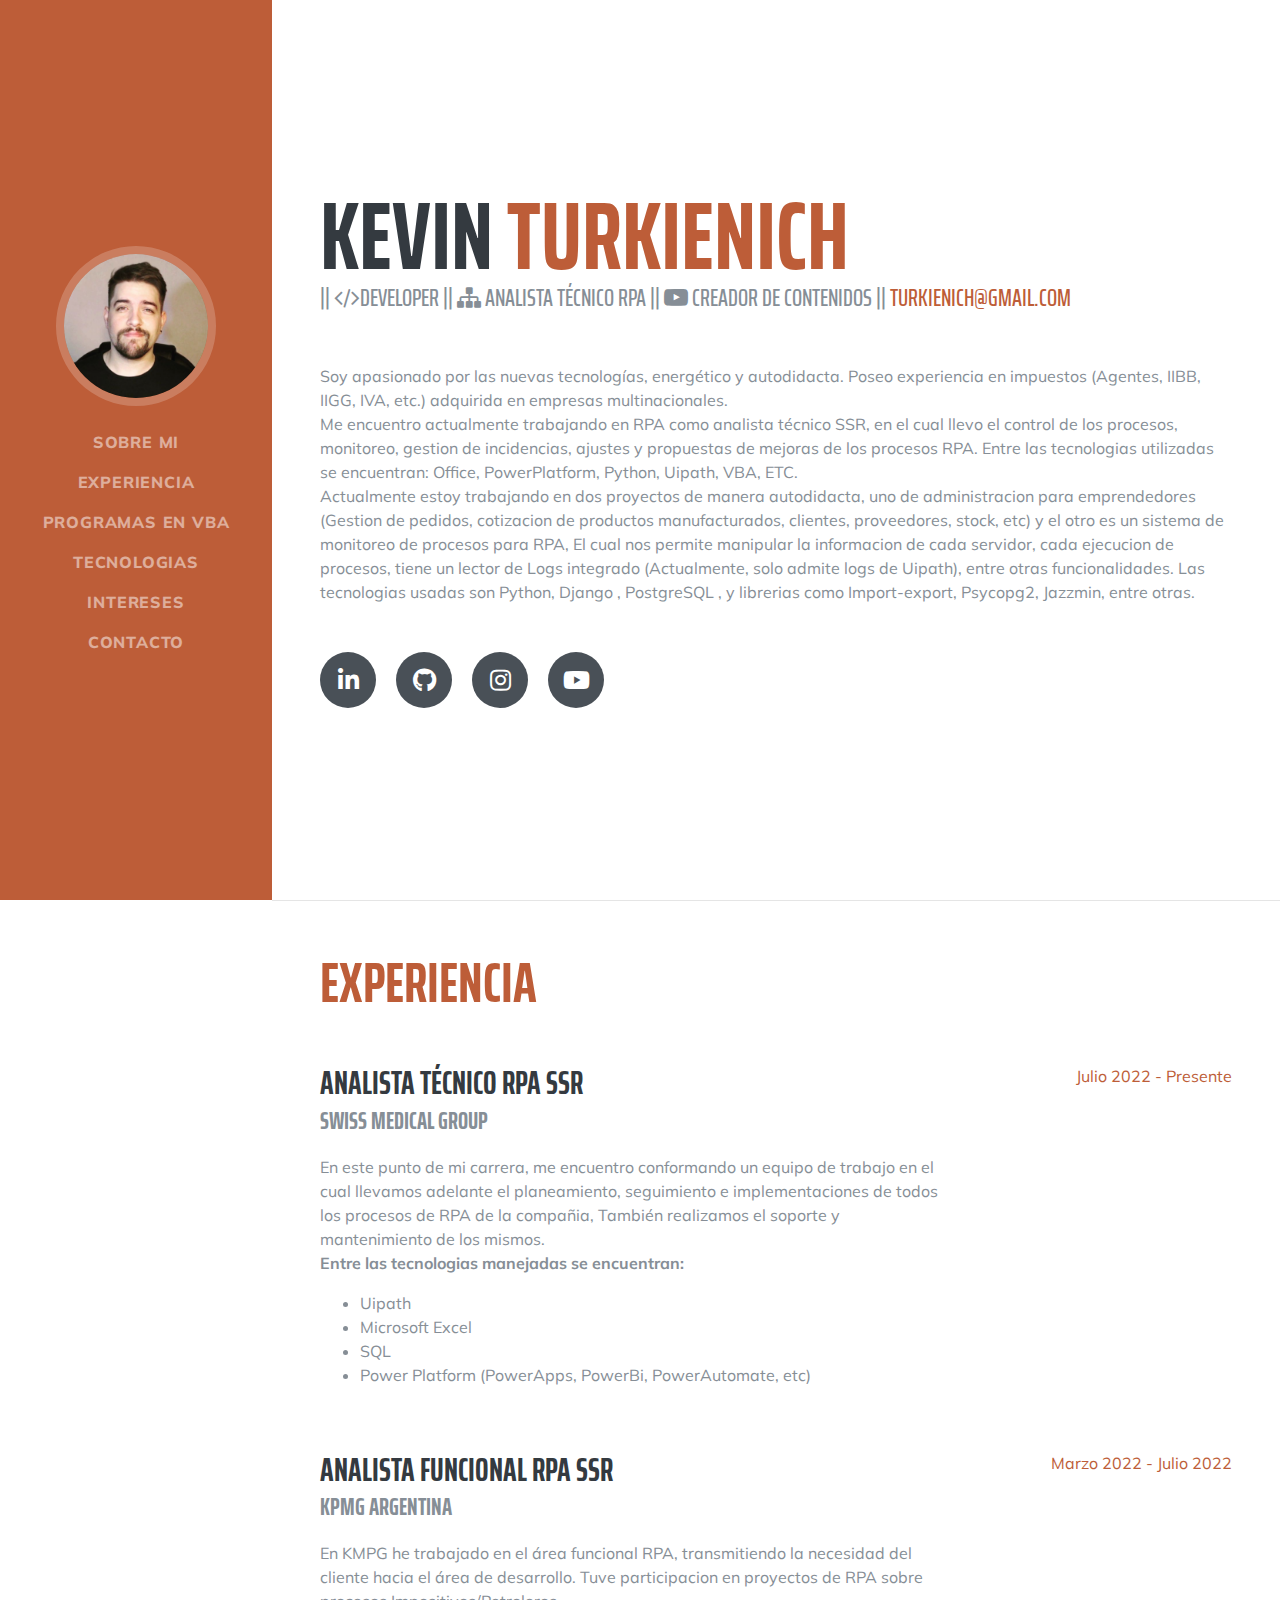
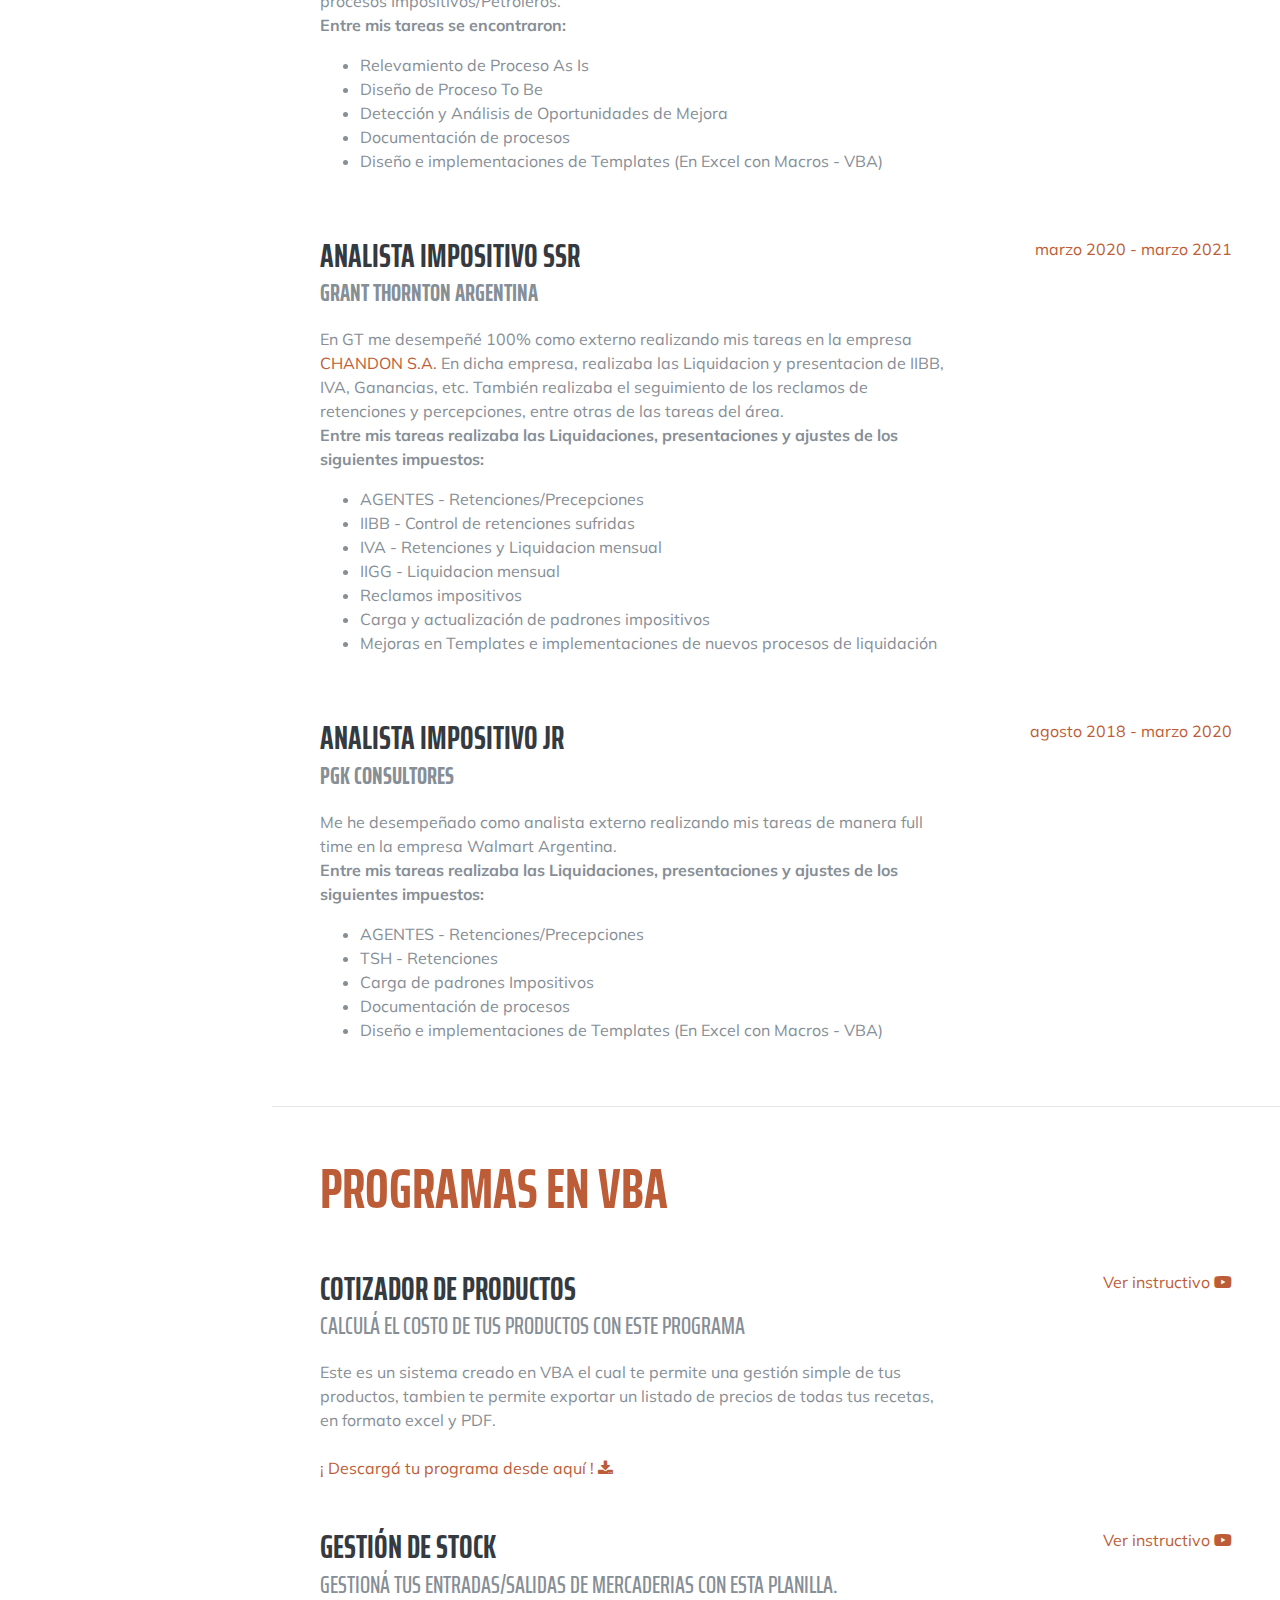
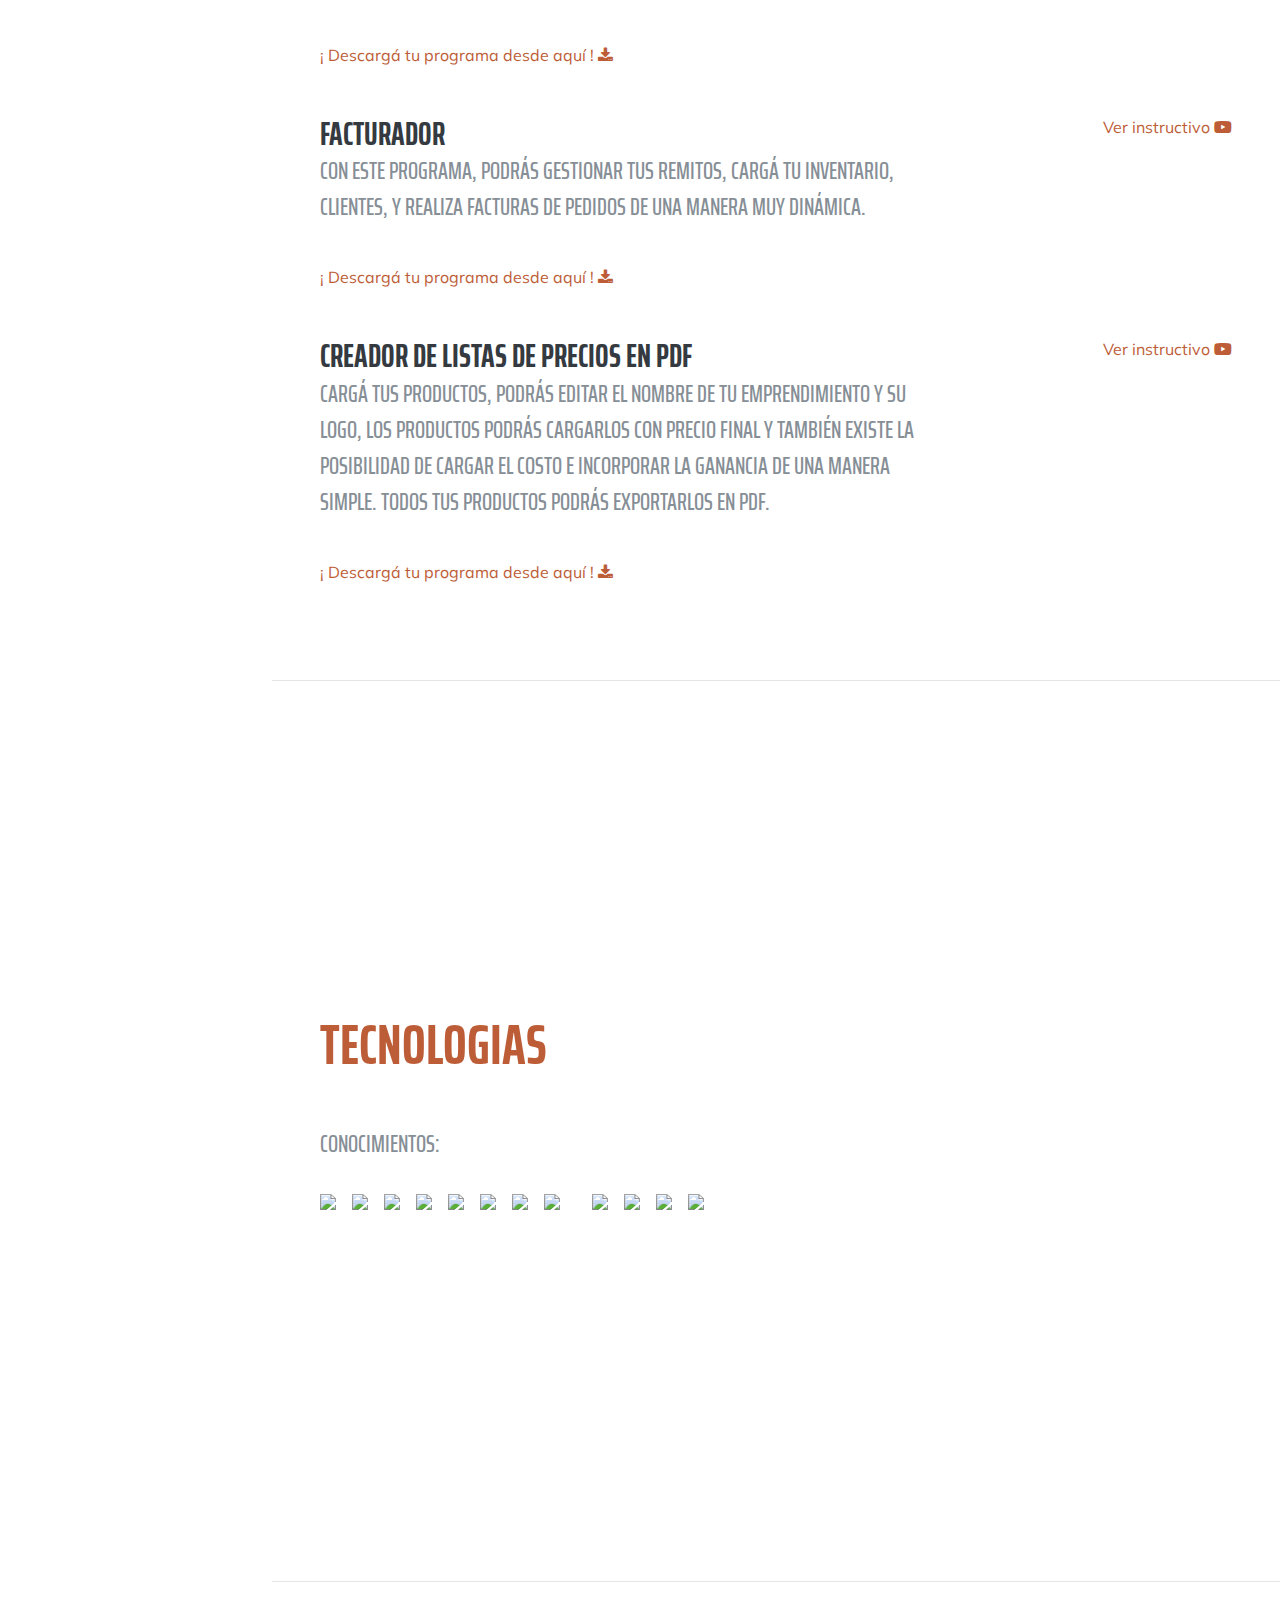
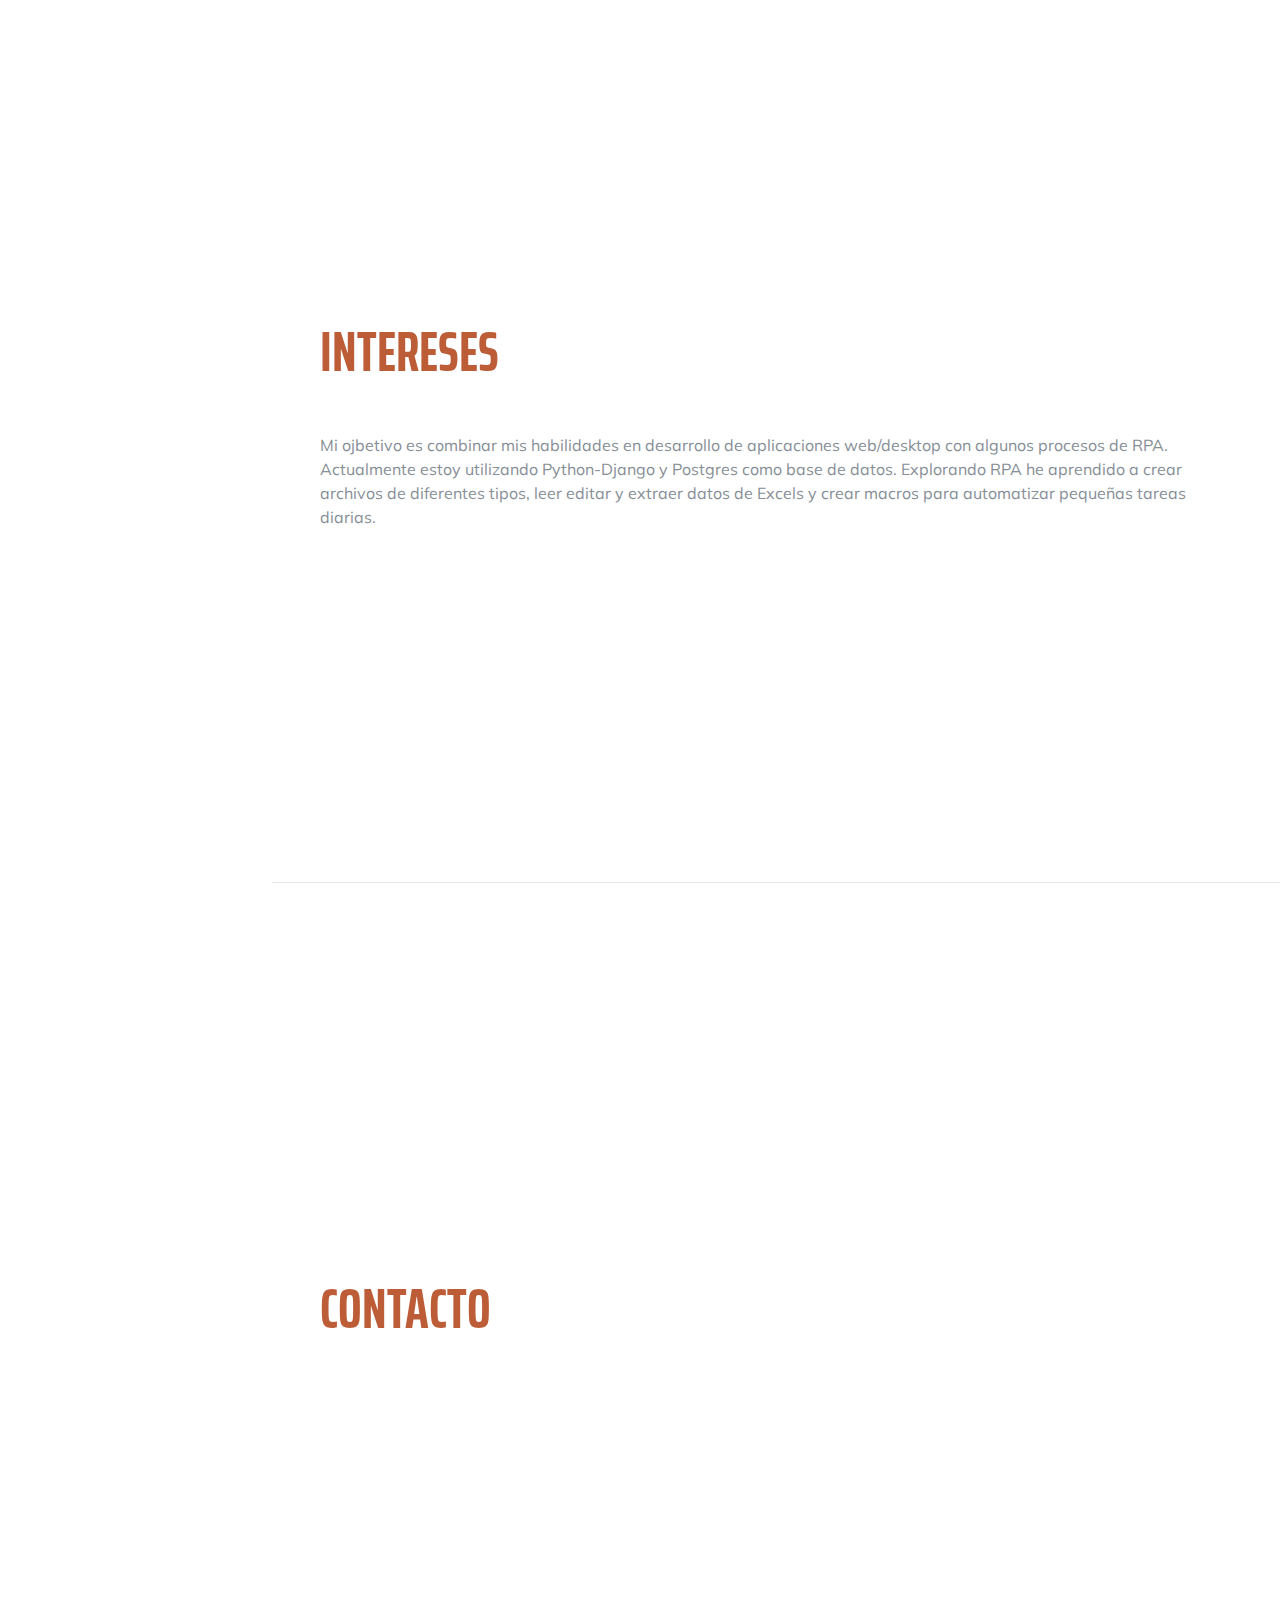
==== commit 822736df: "cambio" ====
--- a/index.html
+++ b/index.html
@@ -390,13 +390,7 @@
       <div class="w-100">
         <h2 class="mb-5 titulos-programas">Intereses</h2>
         <p>
-          Estoy interesado en desarrollar aplicaciones WEB, en este momento me estoy perfeccionando con Python (Tuve mis
-          primeros acercamientos con RPA, Crear archivos, leers Excels, recorrer rangos/arreglos, etc), utilizando
-          Django como Framework, y Sqlite3 como bases de datos (por la facilidad de tenerlo preinstalado
-          con el modulo de Django y su fácil manejo).
-          También tengo planeado, seguir creando contenido y poder compartir todos los conocimientos adquiridos en este
-          camino de la programación.
-
+          Mi ojbetivo es combinar mis habilidades en desarrollo de aplicaciones web/desktop con algunos procesos de RPA. Actualmente estoy utilizando Python-Django y Postgres como base de datos. Explorando RPA he aprendido a crear archivos de diferentes tipos, leer editar y extraer datos de Excels y crear macros para automatizar pequeñas tareas diarias.
 
         </p>
 
